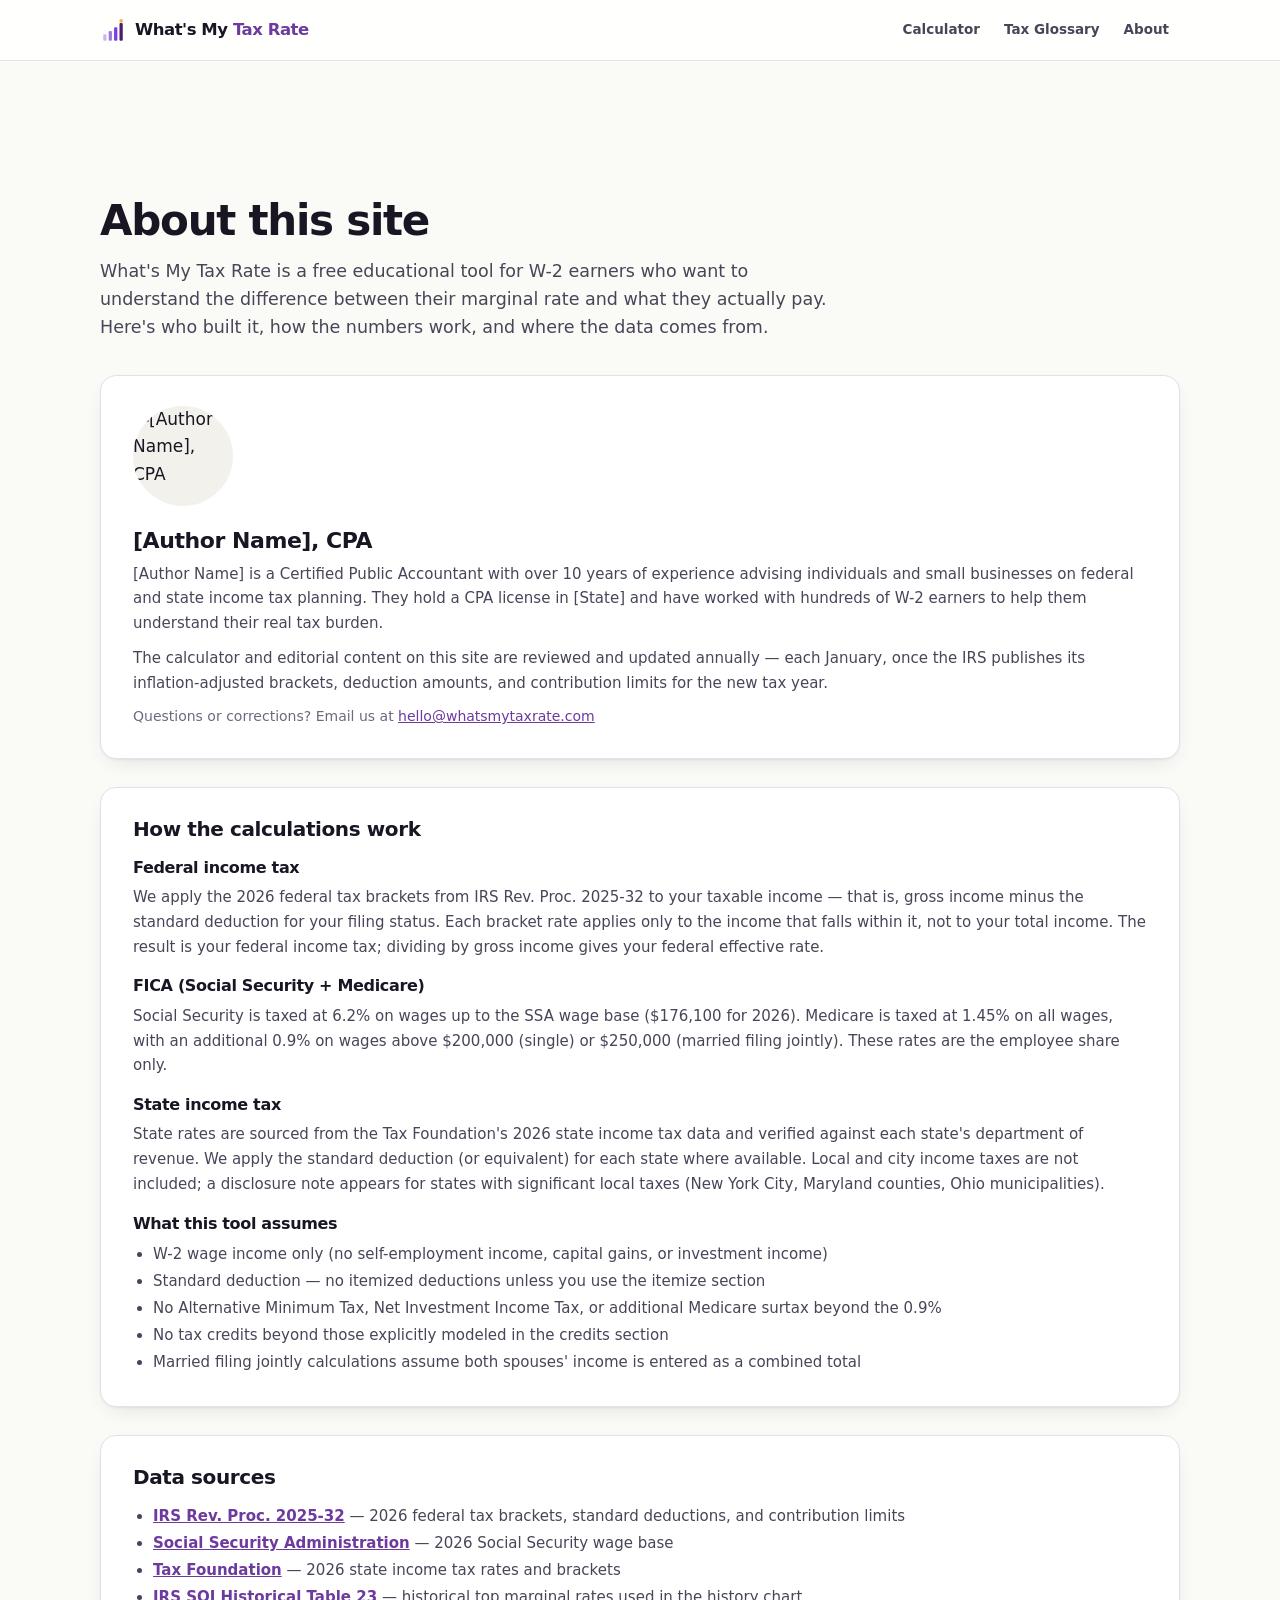
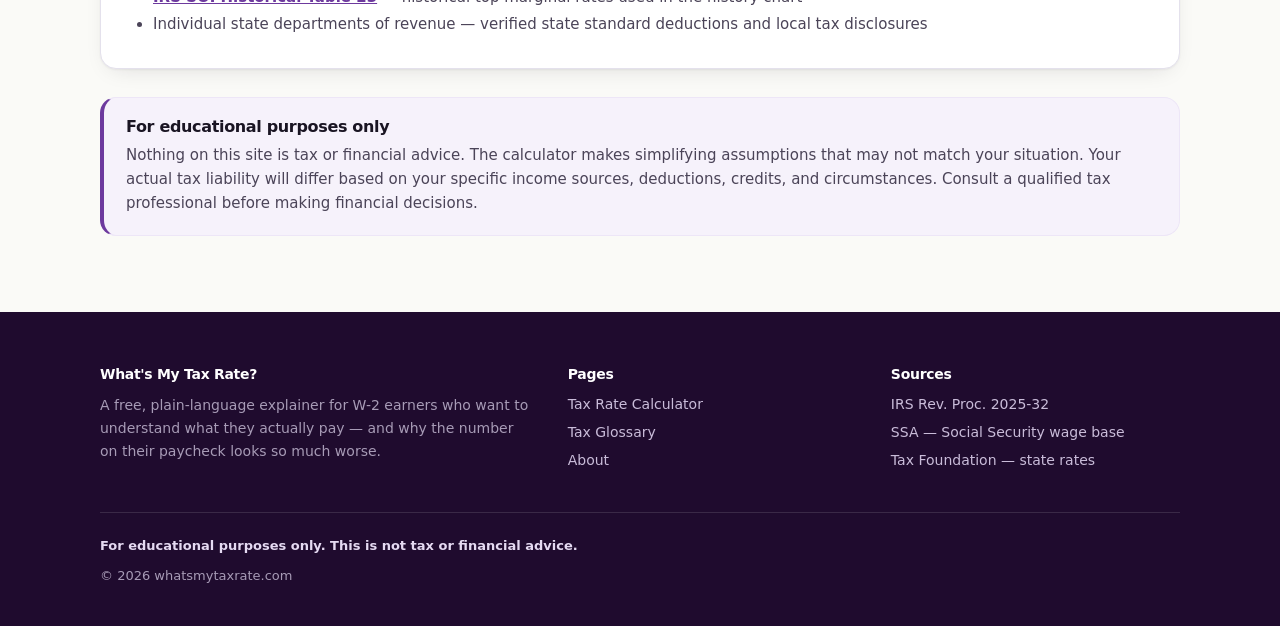
==== about.html @ 0083f9e1 "Add E-E-A-T author bio, JSON-LD schema, and /about page to homepage Add YMYL trust signals: author b" ====
<!DOCTYPE html>
<html lang="en">
<head>
<meta charset="utf-8">
<meta name="viewport" content="width=device-width, initial-scale=1">

<title>About — What's My Tax Rate?</title>
<meta name="description" content="Learn about the tax professionals behind What's My Tax Rate, our methodology for calculating federal and state effective rates, and the IRS sources we rely on.">
<link rel="canonical" href="https://whatsmytaxrate.com/about">

<meta property="og:type" content="website">
<meta property="og:site_name" content="What's My Tax Rate?">
<meta property="og:url" content="https://whatsmytaxrate.com/about">
<meta property="og:title" content="About — What's My Tax Rate?">
<meta property="og:description" content="Learn about the tax professionals behind What's My Tax Rate, our methodology, and the IRS data sources we rely on.">
<meta property="og:image" content="https://whatsmytaxrate.com/og-image.jpg">
<meta name="twitter:card" content="summary_large_image">
<meta name="twitter:title" content="About — What's My Tax Rate?">
<meta name="twitter:description" content="The team, methodology, and sources behind What's My Tax Rate.">
<meta name="twitter:image" content="https://whatsmytaxrate.com/og-image.jpg">
<meta name="theme-color" content="#2E1140">

<script type="application/ld+json">
{
  "@context": "https://schema.org",
  "@type": "AboutPage",
  "name": "About What's My Tax Rate",
  "url": "https://whatsmytaxrate.com/about",
  "description": "Author credentials, tax calculation methodology, and data sources for whatsmytaxrate.com",
  "mainEntity": {
    "@type": "Person",
    "name": "[Author Name]",
    "jobTitle": "Certified Public Accountant",
    "url": "https://whatsmytaxrate.com/about",
    "sameAs": ["https://linkedin.com/in/authorprofile"]
  },
  "publisher": {
    "@type": "Organization",
    "name": "What's My Tax Rate",
    "url": "https://whatsmytaxrate.com"
  }
}
</script>

<script src="ads.js"></script>
<link rel="icon" href="favicon.svg?v=3" type="image/svg+xml">
<link rel="icon" href="favicon.ico?v=3" sizes="any">
<link rel="icon" href="favicon-32.png?v=3" sizes="32x32" type="image/png">
<link rel="apple-touch-icon" href="apple-touch-icon.png?v=3">
<link rel="manifest" href="site.webmanifest">
<link rel="stylesheet" href="styles.css">
</head>
<body>

<header class="topbar">
  <div class="topbar__inner">
    <a class="brand" href="/" aria-label="What's My Tax Rate — home">
      <svg class="brand__mark" viewBox="0 -2 48 48" fill="none" aria-hidden="true">
        <rect x="6"  y="30" width="6" height="12" rx="2" fill="#C9B8EC"/>
        <rect x="16" y="24" width="6" height="18" rx="2" fill="#9B7BD4"/>
        <rect x="26" y="17" width="6" height="25" rx="2" fill="#7C3AED"/>
        <rect x="36" y="9"  width="6" height="33" rx="2" fill="#4A1D6A"/>
        <circle cx="39" cy="5" r="3.4" fill="#F2B347"/>
      </svg>
      <span class="brand__name">What's My <em>Tax Rate</em></span>
    </a>
    <nav class="jump" aria-label="Site navigation">
      <a href="/">Calculator</a>
      <a href="/tax-glossary">Tax Glossary</a>
      <a href="/about" aria-current="page">About</a>
    </nav>
  </div>
</header>

<main id="top" style="padding-top: 60px;">

<section class="section">
  <div class="wrap">
    <div class="section__head">
      <h1 style="font-size: clamp(28px, 4vw, 42px); letter-spacing: -0.03em;">About this site</h1>
      <p class="section__lead">What's My Tax Rate is a free educational tool for W-2 earners who want to understand the difference between their marginal rate and what they actually pay. Here's who built it, how the numbers work, and where the data comes from.</p>
    </div>

    <!-- Author credentials -->
    <div class="card" style="margin-bottom: 28px; padding: 30px 32px;">
      <div style="display: flex; align-items: flex-start; gap: 22px; flex-wrap: wrap;">
        <img src="/images/author-photo.jpg" alt="[Author Name], CPA" width="100" height="100"
             style="border-radius: 50%; object-fit: cover; flex-shrink: 0; background: var(--bg-alt);">
        <div>
          <h2 style="font-size: 22px; letter-spacing: -0.02em; margin-bottom: 8px;">[Author Name], CPA</h2>
          <p style="font-size: 15px; color: var(--ink-2); line-height: 1.65; margin-bottom: 10px;">
            [Author Name] is a Certified Public Accountant with over 10 years of experience advising individuals and small businesses on federal and state income tax planning. They hold a CPA license in [State] and have worked with hundreds of W-2 earners to help them understand their real tax burden.
          </p>
          <p style="font-size: 15px; color: var(--ink-2); line-height: 1.65; margin-bottom: 10px;">
            The calculator and editorial content on this site are reviewed and updated annually — each January, once the IRS publishes its inflation-adjusted brackets, deduction amounts, and contribution limits for the new tax year.
          </p>
          <p style="font-size: 14px; color: var(--ink-3);">
            Questions or corrections? Email us at <a href="mailto:hello@whatsmytaxrate.com">hello@whatsmytaxrate.com</a>
          </p>
        </div>
      </div>
    </div>

    <!-- Methodology -->
    <div class="card" style="margin-bottom: 28px; padding: 30px 32px;">
      <h2 style="font-size: 20px; letter-spacing: -0.02em; margin-bottom: 14px;">How the calculations work</h2>

      <h3 style="font-size: 16px; margin: 18px 0 8px;">Federal income tax</h3>
      <p style="font-size: 15px; color: var(--ink-2); line-height: 1.65; margin-bottom: 12px;">
        We apply the 2026 federal tax brackets from IRS Rev. Proc. 2025-32 to your taxable income — that is, gross income minus the standard deduction for your filing status. Each bracket rate applies only to the income that falls within it, not to your total income. The result is your federal income tax; dividing by gross income gives your federal effective rate.
      </p>

      <h3 style="font-size: 16px; margin: 18px 0 8px;">FICA (Social Security + Medicare)</h3>
      <p style="font-size: 15px; color: var(--ink-2); line-height: 1.65; margin-bottom: 12px;">
        Social Security is taxed at 6.2% on wages up to the SSA wage base ($176,100 for 2026). Medicare is taxed at 1.45% on all wages, with an additional 0.9% on wages above $200,000 (single) or $250,000 (married filing jointly). These rates are the employee share only.
      </p>

      <h3 style="font-size: 16px; margin: 18px 0 8px;">State income tax</h3>
      <p style="font-size: 15px; color: var(--ink-2); line-height: 1.65; margin-bottom: 12px;">
        State rates are sourced from the Tax Foundation's 2026 state income tax data and verified against each state's department of revenue. We apply the standard deduction (or equivalent) for each state where available. Local and city income taxes are not included; a disclosure note appears for states with significant local taxes (New York City, Maryland counties, Ohio municipalities).
      </p>

      <h3 style="font-size: 16px; margin: 18px 0 8px;">What this tool assumes</h3>
      <ul style="font-size: 15px; color: var(--ink-2); line-height: 1.8; padding-left: 20px; margin: 0;">
        <li>W-2 wage income only (no self-employment income, capital gains, or investment income)</li>
        <li>Standard deduction — no itemized deductions unless you use the itemize section</li>
        <li>No Alternative Minimum Tax, Net Investment Income Tax, or additional Medicare surtax beyond the 0.9%</li>
        <li>No tax credits beyond those explicitly modeled in the credits section</li>
        <li>Married filing jointly calculations assume both spouses' income is entered as a combined total</li>
      </ul>
    </div>

    <!-- Data sources -->
    <div class="card" style="margin-bottom: 28px; padding: 30px 32px;">
      <h2 style="font-size: 20px; letter-spacing: -0.02em; margin-bottom: 14px;">Data sources</h2>
      <ul style="font-size: 15px; color: var(--ink-2); line-height: 1.8; padding-left: 20px; margin: 0;">
        <li><a href="https://www.irs.gov/pub/irs-drop/rp-25-32.pdf" rel="noopener"><strong>IRS Rev. Proc. 2025-32</strong></a> — 2026 federal tax brackets, standard deductions, and contribution limits</li>
        <li><a href="https://www.ssa.gov/oact/cola/cbb.html" rel="noopener"><strong>Social Security Administration</strong></a> — 2026 Social Security wage base</li>
        <li><a href="https://taxfoundation.org/data/all/state/state-income-tax-rates/" rel="noopener"><strong>Tax Foundation</strong></a> — 2026 state income tax rates and brackets</li>
        <li><a href="https://www.irs.gov/statistics/soi-tax-stats-historical-table-23" rel="noopener"><strong>IRS SOI Historical Table 23</strong></a> — historical top marginal rates used in the history chart</li>
        <li>Individual state departments of revenue — verified state standard deductions and local tax disclosures</li>
      </ul>
    </div>

    <!-- Disclaimer -->
    <div class="callout">
      <h4>For educational purposes only</h4>
      <p>Nothing on this site is tax or financial advice. The calculator makes simplifying assumptions that may not match your situation. Your actual tax liability will differ based on your specific income sources, deductions, credits, and circumstances. Consult a qualified tax professional before making financial decisions.</p>
    </div>
  </div>
</section>

</main>

<footer class="footer">
  <div class="wrap">
    <div class="footer__grid">
      <div>
        <h4>What's My Tax Rate?</h4>
        <p style="line-height:1.65">A free, plain-language explainer for W-2 earners who want to understand what they actually pay — and why the number on their paycheck looks so much worse.</p>
      </div>
      <div>
        <h4>Pages</h4>
        <ul>
          <li><a href="/">Tax Rate Calculator</a></li>
          <li><a href="/tax-glossary">Tax Glossary</a></li>
          <li><a href="/about">About</a></li>
        </ul>
      </div>
      <div>
        <h4>Sources</h4>
        <ul>
          <li><a href="https://www.irs.gov/pub/irs-drop/rp-25-32.pdf" rel="noopener">IRS Rev. Proc. 2025-32</a></li>
          <li><a href="https://www.ssa.gov/oact/cola/cbb.html" rel="noopener">SSA — Social Security wage base</a></li>
          <li><a href="https://taxfoundation.org/data/all/state/state-income-tax-rates/" rel="noopener">Tax Foundation — state rates</a></li>
        </ul>
      </div>
    </div>
    <div class="footer__legal">
      <p><strong>For educational purposes only. This is not tax or financial advice.</strong></p>
      <p style="margin-top:9px">© 2026 whatsmytaxrate.com</p>
    </div>
  </div>
</footer>

<script src="analytics.js"></script>
<script defer src="/_vercel/insights/script.js"></script>
</body>
</html>
---- styles.css ----
/* ==========================================================================
   What's My Tax Rate — whatsmytaxrate.com
   Dependency-free stylesheet. No build step, no external fonts.
   ========================================================================== */

:root {
  /* Brand */
  --brand-950: #1F0B2E;
  --brand-900: #2E1140;
  --brand-800: #3D1C56;
  --brand-700: #4E2470;
  --brand-600: #6D3A9E;
  --brand-500: #8B5CF6;
  --brand-300: #C4B5FD;
  --brand-100: #EDE6F7;
  --brand-50:  #F6F2FB;

  /* Neutrals */
  --bg:        #FAFAF7;
  --bg-alt:    #F2F1EC;
  --card:      #FFFFFF;
  --ink:       #1A1523;
  --ink-2:     #4B4458;
  --ink-3:     #6E6880;
  --line:      #E4E1EC;
  --line-2:    #D3CFDE;

  /* Semantic */
  --take:      #0F7A57;
  --take-bg:   #E4F5EE;
  --danger:    #C0342B;
  --warn:      #B45309;

  /* Tax-type colors — used consistently across every chart, bar and table */
  --c-federal: #6D3A9E;
  --c-fica:    #2563A8;
  --c-state:   #0E7C86;
  --c-total:   #1A1523;

  /* Bracket ramp — light→dark, all pass AA with the paired text color */
  --br-10: #E9DFF7;
  --br-12: #D2BEF0;
  --br-22: #B292E4;
  --br-24: #8759CC;
  --br-32: #6D3A9E;
  --br-35: #4E2470;
  --br-37: #2E1140;

  --radius:    16px;
  --radius-lg: 26px;
  --shadow:    0 1px 2px rgba(26,21,35,.05), 0 8px 24px -12px rgba(26,21,35,.18);
  --shadow-lg: 0 2px 4px rgba(26,21,35,.05), 0 24px 56px -24px rgba(26,21,35,.30);

  --maxw: 1120px;

  --sans: ui-sans-serif, system-ui, -apple-system, "Segoe UI", Roboto,
          "Helvetica Neue", Arial, sans-serif;
  --mono: ui-monospace, "SF Mono", SFMono-Regular, Menlo, Consolas, monospace;
}

/* --------------------------------------------------------------------------
   Base
   -------------------------------------------------------------------------- */

*, *::before, *::after { box-sizing: border-box; }

html { -webkit-text-size-adjust: 100%; scroll-behavior: smooth; scroll-padding-top: 88px; }
@media (prefers-reduced-motion: reduce) {
  html { scroll-behavior: auto; }
  *, *::before, *::after { animation-duration: .001ms !important; transition-duration: .001ms !important; }
}

body {
  margin: 0;
  background: var(--bg);
  color: var(--ink);
  font-family: var(--sans);
  font-size: 17px;
  line-height: 1.6;
  -webkit-font-smoothing: antialiased;
}

h1, h2, h3, h4 { margin: 0; line-height: 1.15; letter-spacing: -0.021em; font-weight: 800; }
p { margin: 0; }
a { color: var(--brand-600); }

/* FIX #14 — every figure on the page uses lining tabular numerals with tight
   tracking, so digits align in columns and never look letter-spaced. */
.num {
  font-variant-numeric: tabular-nums lining-nums;
  font-feature-settings: "tnum" 1, "lnum" 1;
  letter-spacing: -0.02em;
}

.wrap { max-width: var(--maxw); margin: 0 auto; padding: 0 20px; }

.sr-only {
  position: absolute; width: 1px; height: 1px; padding: 0; margin: -1px;
  overflow: hidden; clip: rect(0 0 0 0); white-space: nowrap; border: 0;
}

:where(a, button, select, input, summary):focus-visible {
  outline: 3px solid var(--brand-500);
  outline-offset: 2px;
  border-radius: 6px;
}

.eyebrow {
  font-size: 12px; font-weight: 800; letter-spacing: .13em;
  text-transform: uppercase; color: var(--ink-3);
}

/* --------------------------------------------------------------------------
   Top bar + jump nav  (FIX #8)
   -------------------------------------------------------------------------- */

.topbar {
  position: sticky; top: 0; z-index: 60;
  background: rgba(255,255,255,.88);
  backdrop-filter: saturate(180%) blur(12px);
  border-bottom: 1px solid var(--line);
}
.topbar__inner {
  max-width: var(--maxw); margin: 0 auto; padding: 0 20px;
  display: flex; align-items: center; gap: 20px; min-height: 60px;
}

/* FIX #5 — one name everywhere: What's My Tax Rate */
.brand { display: flex; align-items: center; gap: 9px; text-decoration: none; color: var(--ink); flex: none; }
.brand__mark { width: 26px; height: 26px; flex: none; }
.brand__name { font-weight: 800; font-size: 16.5px; letter-spacing: -0.028em; white-space: nowrap; }
.brand__name em { font-style: normal; color: var(--brand-600); }

.jump { display: flex; gap: 2px; margin-left: auto; }
.jump a {
  font-size: 13.5px; font-weight: 650; color: var(--ink-2); text-decoration: none;
  padding: 7px 11px; border-radius: 9px; white-space: nowrap;
}
.jump a:hover { background: var(--brand-50); color: var(--brand-700); }

@media (max-width: 900px) { .jump { display: none; } }

/* Sticky mini-result (FIX #6) — slides in once the hero result scrolls away */
/* Fixed, not sticky — a sticky element still reserves its height in the flow,
   which left a white band under the header while the bar was hidden. */
.ministrip {
  position: fixed; top: 60px; left: 0; right: 0; z-index: 55;
  background: var(--brand-900); color: #fff;
  border-bottom: 1px solid var(--brand-700);
  transform: translateY(-102%);
  transition: transform .22s ease;
  visibility: hidden;
}
.ministrip[data-show="1"] { visibility: visible; }
.ministrip[data-show="1"] { transform: translateY(0); }
.ministrip__inner {
  max-width: var(--maxw); margin: 0 auto; padding: 9px 20px;
  display: flex; align-items: center; gap: 18px; flex-wrap: wrap;
}
.ministrip__ctx { font-size: 13px; color: var(--brand-300); font-weight: 600; }
.ministrip__stat { display: flex; align-items: baseline; gap: 7px; }
.ministrip__stat b { font-size: 19px; font-weight: 800; }
.ministrip__stat span { font-size: 11.5px; letter-spacing: .1em; text-transform: uppercase; color: var(--brand-300); font-weight: 700; }
.ministrip .btn-share { margin-left: auto; }
@media (max-width: 700px) {
  .ministrip__ctx { display: none; }
  .ministrip__inner { gap: 12px; }
}

/* --------------------------------------------------------------------------
   Hero
   -------------------------------------------------------------------------- */

.hero {
  background:
    radial-gradient(1100px 480px at 78% -8%, var(--brand-700) 0%, transparent 62%),
    linear-gradient(178deg, var(--brand-900), var(--brand-950));
  color: #fff;
  padding: 60px 0 0;
}
.hero__head { max-width: 720px; }
.hero h1 { font-size: clamp(38px, 6.4vw, 62px); letter-spacing: -0.035em; }
.hero h1 em { font-style: normal; color: var(--brand-300); }
.hero__sub { margin-top: 16px; font-size: clamp(17px, 2vw, 19.5px); color: #D9CFE8; max-width: 62ch; }
.hero__stamp {
  display: inline-flex; align-items: center; gap: 8px; margin-bottom: 20px;
  background: rgba(255,255,255,.10); border: 1px solid rgba(255,255,255,.20);
  padding: 5px 13px; border-radius: 999px;
  font-size: 12.5px; font-weight: 700; letter-spacing: .04em; color: #E5DAF2;
}
.hero__stamp .dot { width: 6px; height: 6px; border-radius: 50%; background: #4ADE80; }

/* --------------------------------------------------------------------------
   Calculator card — inputs AND the answer, side by side (FIX #6)
   -------------------------------------------------------------------------- */

/* The card lives inside the white-on-purple hero, so it must reset the
   inherited colour — otherwise any element without an explicit colour renders
   white on white. */
.calc {
  margin-top: 38px;
  color: var(--ink);
  background: var(--card);
  border-radius: var(--radius-lg);
  box-shadow: var(--shadow-lg);
  overflow: hidden;
  transform: translateY(28px);
}
/* Both tracks are minmax(0,…) so a wide min-content child (the state <select>,
   the big rate figures) can never blow the grid out past the viewport. The
   collapsed single-column rule needs it just as much as the two-column one. */
.calc__grid { display: grid; grid-template-columns: minmax(0,1fr) minmax(0,1.05fr); }
@media (max-width: 940px) { .calc__grid { grid-template-columns: minmax(0,1fr); } }

.calc__inputs { padding: 30px 30px 26px; min-width: 0; }
.calc__result { padding: 30px; background: var(--brand-50); border-left: 1px solid var(--line); min-width: 0; }
@media (max-width: 940px) { .calc__result { border-left: 0; border-top: 1px solid var(--line); } }

.field + .field { margin-top: 22px; }
.field > label, .field > .field__legend {
  display: block; margin-bottom: 9px;
  font-size: 12px; font-weight: 800; letter-spacing: .12em;
  text-transform: uppercase; color: var(--ink-3);
}

/* Income input */
.income {
  display: flex; align-items: center; gap: 4px;
  background: var(--bg-alt);
  border: 2px solid transparent; border-radius: 14px;
  padding: 14px 16px; min-height: 60px;
  transition: border-color .15s, background .15s;
}
.income:focus-within { border-color: var(--brand-500); background: #fff; }
.income__sym { font-size: 27px; font-weight: 700; color: var(--ink-3); }
.income input {
  flex: 1; min-width: 0; min-height: 44px; border: 0; background: transparent; outline: none;
  font-family: var(--sans); font-size: 32px; font-weight: 800; color: var(--ink);
  letter-spacing: -0.03em; font-variant-numeric: tabular-nums lining-nums;
  padding: 0;
}

.chips { display: flex; flex-wrap: wrap; gap: 8px; margin-top: 12px; }
/* FIX #10 — 44px minimum touch target on every control */
.chip {
  min-height: 44px; padding: 0 15px;
  border: 1.5px solid var(--line-2); background: #fff; color: var(--ink-2);
  border-radius: 12px; cursor: pointer;
  font-family: var(--sans); font-size: 14px; font-weight: 700;
  font-variant-numeric: tabular-nums; letter-spacing: -0.01em;
  transition: .13s;
}
.chip:hover { border-color: var(--brand-500); color: var(--brand-700); }
.chip[aria-pressed="true"] { background: var(--brand-600); border-color: var(--brand-600); color: #fff; }

/* Filing status */
.segs { display: grid; grid-template-columns: 1fr 1fr; gap: 8px; }
.seg {
  min-height: 44px; padding: 0 12px;
  border: 1.5px solid var(--line-2); background: #fff; color: var(--ink-2);
  border-radius: 12px; cursor: pointer;
  font-family: var(--sans); font-size: 14.5px; font-weight: 650;
  transition: .13s;
}
.seg:hover { border-color: var(--brand-500); color: var(--brand-700); }
.seg[aria-checked="true"] { background: var(--brand-600); border-color: var(--brand-600); color: #fff; font-weight: 750; }
fieldset.field { border: 0; padding: 0; margin: 22px 0 0; }

/* State select */
.selectwrap { position: relative; }
.selectwrap svg { position: absolute; right: 14px; top: 50%; transform: translateY(-50%); pointer-events: none; color: var(--ink-3); }
.selectwrap select {
  width: 100%; min-width: 0; min-height: 48px; appearance: none;
  background: var(--bg-alt); border: 2px solid transparent; border-radius: 14px;
  padding: 0 40px 0 15px;
  font-family: var(--sans); font-size: 16px; font-weight: 650; color: var(--ink);
  cursor: pointer; transition: .15s;
}
.selectwrap select:focus { border-color: var(--brand-500); background: #fff; outline: none; }

.localnote {
  margin-top: 9px; font-size: 12.5px; line-height: 1.45; color: var(--warn);
  display: flex; gap: 6px; align-items: flex-start;
}
.localnote svg { flex: none; margin-top: 2px; }

/* ---- The headline pairing (FIX #1) ------------------------------------- */

.pair { display: grid; grid-template-columns: 1fr auto 1fr; align-items: center; gap: 12px; }
.pair__cell { text-align: center; }
.pair__label {
  font-size: 11px; font-weight: 800; letter-spacing: .1em; text-transform: uppercase;
  color: var(--ink-3); display: block; min-height: 28px;
}
.pair__val {
  display: block; font-size: clamp(38px, 6vw, 52px); font-weight: 800;
  letter-spacing: -0.04em; line-height: 1; color: var(--brand-700);
}
.pair__val--eff { color: var(--take); }
.pair__arrow { color: var(--brand-300); }
.pair__foot { margin-top: 5px; font-size: 12.5px; color: var(--ink-3); font-weight: 600; }

.gapnote {
  margin-top: 18px; padding: 13px 15px;
  background: #fff; border: 1px solid var(--line); border-left: 4px solid var(--brand-600);
  border-radius: 12px; font-size: 14.5px; line-height: 1.5; color: var(--ink-2);
}
.gapnote b { color: var(--ink); }

/* All-in secondary row */
.allin {
  margin-top: 16px; padding-top: 16px; border-top: 1px solid var(--line-2);
  display: flex; align-items: baseline; justify-content: space-between; gap: 12px; flex-wrap: wrap;
}
.allin__l { font-size: 13.5px; color: var(--ink-2); font-weight: 650; }
.allin__v { font-size: 23px; font-weight: 800; letter-spacing: -0.03em; color: var(--ink); }

/* Take-home split bar */
.splitbar { margin-top: 16px; }
.splitbar__track { display: flex; height: 26px; border-radius: 8px; overflow: hidden; background: var(--bg-alt); }
.splitbar__seg { transition: width .35s ease; }
.splitbar__key { display: flex; flex-wrap: wrap; gap: 14px; margin-top: 9px; font-size: 12.5px; color: var(--ink-2); font-weight: 600; }
.splitbar__key i { width: 9px; height: 9px; border-radius: 2px; display: inline-block; margin-right: 5px; }

/* ---- "What if I earn $1,000 more?" (FIX #13) --------------------------- */

.raise {
  border-top: 1px solid var(--line); background: var(--card);
  padding: 22px 30px 26px;
}
.raise__top { display: flex; align-items: center; gap: 12px; flex-wrap: wrap; margin-bottom: 14px; }
.raise__q { font-size: 17px; font-weight: 800; letter-spacing: -0.02em; }
.raise__amts { display: flex; gap: 6px; margin-left: auto; }
.raise__amt {
  min-height: 44px; padding: 0 14px; border-radius: 10px; cursor: pointer;
  border: 1.5px solid var(--line-2); background: #fff; color: var(--ink-2);
  font-family: var(--sans); font-size: 13px; font-weight: 700; font-variant-numeric: tabular-nums;
}
.raise__amt[aria-pressed="true"] { background: var(--brand-600); border-color: var(--brand-600); color: #fff; }
.raise__flow { display: grid; grid-template-columns: 1fr auto 1fr auto 1fr; gap: 10px; align-items: center; }
@media (max-width: 760px) { .raise__flow { grid-template-columns: 1fr; } .raise__flow .raise__op { display: none; } }
.raise__box { text-align: center; padding: 13px 10px; border-radius: 12px; background: var(--bg-alt); }
.raise__box--keep { background: var(--take-bg); }
.raise__box b { display: block; font-size: 24px; font-weight: 800; letter-spacing: -0.03em; }
.raise__box--keep b { color: var(--take); }
.raise__box span { display: block; margin-top: 2px; font-size: 12px; color: var(--ink-3); font-weight: 650; }
.raise__op { font-size: 20px; color: var(--ink-3); font-weight: 700; }
.raise__verdict { margin-top: 13px; font-size: 14.5px; color: var(--ink-2); line-height: 1.5; }
.raise__verdict b { color: var(--ink); }

/* --------------------------------------------------------------------------
   Sections
   -------------------------------------------------------------------------- */

/* FIX (rhythm) — alternating tints so sections don't read as one slab */
.section { padding: 76px 0; }
.section--tint { background: var(--bg-alt); }
.section--ink { background: var(--brand-950); color: #fff; }
.section--ink .section__lead { color: #C9BCD9; }
.section--ink h2 { color: #fff; }

.section__head { max-width: 68ch; margin-bottom: 34px; }
.section__head h2 { font-size: clamp(26px, 3.6vw, 36px); letter-spacing: -0.03em; }
.section__lead { margin-top: 12px; font-size: 17.5px; color: var(--ink-2); line-height: 1.6; }

.card {
  background: var(--card); border: 1px solid var(--line);
  border-radius: var(--radius); box-shadow: var(--shadow); padding: 26px;
}
.section--ink .card { background: rgba(255,255,255,.055); border-color: rgba(255,255,255,.13); box-shadow: none; }

/* Breakdown row (FIX #18 — stacks cleanly) */
.breakdown { display: grid; grid-template-columns: repeat(5, 1fr); gap: 14px; }
@media (max-width: 1000px) { .breakdown { grid-template-columns: repeat(2, 1fr); } }
@media (max-width: 520px)  { .breakdown { grid-template-columns: 1fr; } }

.bd {
  background: var(--card); border: 1px solid var(--line); border-radius: var(--radius);
  padding: 20px; border-top: 3px solid var(--line);
}
.bd--federal { border-top-color: var(--c-federal); }
.bd--fica    { border-top-color: var(--c-fica); }
.bd--state   { border-top-color: var(--c-state); }
.bd--total   { border-top-color: var(--c-total); background: var(--ink); color: #fff; border-color: var(--ink); }
.bd--take    { border-top-color: var(--take); background: var(--take-bg); border-color: #BFE6D6; }
.bd__name { font-size: 13.5px; font-weight: 750; letter-spacing: -0.01em; }
.bd--total .bd__name { color: #fff; }
.bd__sub { font-size: 12px; color: var(--ink-3); margin-top: 2px; }
.bd--total .bd__sub { color: #B9B2C6; }
.bd__amt { margin-top: 14px; font-size: 27px; font-weight: 800; letter-spacing: -0.035em; }
.bd--take .bd__amt { color: var(--take); }
.bd__pct { margin-top: 3px; font-size: 12.5px; color: var(--ink-3); font-weight: 650; }
.bd--total .bd__pct { color: #B9B2C6; }

/* Bracket table + proportional fill bar (FIX #15) */
.fill { margin-bottom: 24px; }
.fill__track { display: flex; height: 46px; border-radius: 11px; overflow: hidden; border: 1px solid var(--line-2); }
.fill__seg {
  display: flex; align-items: center; justify-content: center;
  font-size: 12.5px; font-weight: 800; font-variant-numeric: tabular-nums;
  transition: width .35s ease; min-width: 0; overflow: hidden; white-space: nowrap;
}
.fill__scale { display: flex; justify-content: space-between; margin-top: 7px; font-size: 12px; color: var(--ink-3); font-weight: 650; font-variant-numeric: tabular-nums; }
.fill__cap { margin-top: 9px; font-size: 13.5px; color: var(--ink-2); }

.tablewrap { overflow-x: auto; -webkit-overflow-scrolling: touch; }
table.brk { width: 100%; border-collapse: collapse; font-size: 15px; min-width: 520px; }
table.brk th {
  text-align: left; padding: 10px 12px; border-bottom: 2px solid var(--line-2);
  font-size: 11.5px; font-weight: 800; letter-spacing: .09em; text-transform: uppercase; color: var(--ink-3);
}
table.brk td { padding: 12px; border-bottom: 1px solid var(--line); font-variant-numeric: tabular-nums lining-nums; }
table.brk th.r, table.brk td.r { text-align: right; }
table.brk tr.is-empty td { color: var(--ink-3); }
table.brk tfoot td { font-weight: 800; border-bottom: 0; border-top: 2px solid var(--ink); font-size: 16px; }
.swatch { width: 11px; height: 11px; border-radius: 3px; display: inline-block; margin-right: 8px; vertical-align: baseline; }
.brk__here {
  display: inline-block; margin-left: 8px; padding: 2px 8px; border-radius: 999px;
  background: var(--brand-100); color: var(--brand-700);
  font-size: 10.5px; font-weight: 800; letter-spacing: .06em; text-transform: uppercase;
}

/* --------------------------------------------------------------------------
   Charts
   -------------------------------------------------------------------------- */

.chartgrid { display: grid; grid-template-columns: 1fr 1fr; gap: 24px; }
@media (max-width: 940px) { .chartgrid { grid-template-columns: 1fr; } }

.chart { width: 100%; height: auto; display: block; overflow: visible; }

/* FIX #3 — every chart carries an explicit legend and a cited source */
.legend { display: flex; flex-wrap: wrap; gap: 16px; margin: 4px 0 16px; }
.legend__item { display: flex; align-items: center; gap: 8px; font-size: 13px; font-weight: 650; color: var(--ink-2); }
.section--ink .legend__item { color: #D3C8E0; }
.legend__key { width: 22px; height: 3px; border-radius: 2px; flex: none; }
.legend__key--dash {
  height: 0; border-top: 3px dashed currentColor; border-radius: 0;
}
.source { margin-top: 14px; font-size: 12.5px; color: var(--ink-3); line-height: 1.5; }
.section--ink .source { color: #9C90AC; }
.source a { color: inherit; }

/* --------------------------------------------------------------------------
   Should you itemize?
   -------------------------------------------------------------------------- */

.itemize { display: grid; grid-template-columns: minmax(0, 0.9fr) minmax(0, 1.1fr); gap: 24px; align-items: start; }
@media (max-width: 900px) { .itemize { grid-template-columns: 1fr; } }

.itemize__inputs { background: var(--card); border: 1px solid var(--line); border-radius: var(--radius); box-shadow: var(--shadow); padding: 22px 24px; }
.itemize__prefill { font-size: 13.5px; line-height: 1.55; color: var(--ink-2); margin-bottom: 16px; }
.itemize__field + .itemize__field { margin-top: 14px; }
.itemize__field > label { display: block; font-size: 12px; font-weight: 800; letter-spacing: .1em; text-transform: uppercase; color: var(--ink-3); margin-bottom: 7px; }
.itemize__hint { font-weight: 700; letter-spacing: 0; text-transform: none; color: var(--ink-3); background: var(--bg-alt); padding: 1px 6px; border-radius: 6px; }
.minput { display: flex; align-items: center; gap: 4px; background: var(--bg-alt); border: 2px solid transparent; border-radius: 12px; padding: 10px 14px; transition: .15s; }
.minput:focus-within { border-color: var(--brand-500); background: #fff; }
.minput span { font-size: 18px; font-weight: 700; color: var(--ink-3); }
.minput input { flex: 1; min-width: 0; min-height: 28px; border: 0; background: transparent; outline: none; font-family: var(--sans); font-size: 20px; font-weight: 700; color: var(--ink); letter-spacing: -0.02em; font-variant-numeric: tabular-nums lining-nums; padding: 0; }

.itemize__result { background: var(--brand-950); color: #fff; border-radius: var(--radius); padding: 24px; }
.itemize__verdict { font-size: 15.5px; line-height: 1.55; color: #D9CFE8; padding-bottom: 18px; border-bottom: 1px solid rgba(255,255,255,.14); }
.itemize__verdict b { color: #fff; }
.itemize__badge { display: inline-block; margin-right: 6px; padding: 3px 10px; border-radius: 999px; background: rgba(255,255,255,.14); color: #fff; font-size: 12px; font-weight: 800; letter-spacing: .04em; }
.itemize__badge--go { background: var(--take); color: #06281B; }

.itemize__vs { display: grid; grid-template-columns: 1fr 1fr; gap: 14px; margin: 18px 0 16px; }
.itemize__col { text-align: center; padding: 14px 10px; border-radius: 12px; background: rgba(255,255,255,.06); border: 1px solid transparent; }
.itemize__col--win { background: rgba(74,222,128,.13); border-color: rgba(74,222,128,.4); }
.itemize__col .eyebrow { color: #9C90AC; display: block; margin-bottom: 5px; }
.itemize__col b { font-size: 27px; font-weight: 800; letter-spacing: -0.03em; display: block; }
.itemize__col--win b { color: #4ADE80; }
.itemize__sub { font-size: 11.5px; color: #9C90AC; }

.itemize__ledger { list-style: none; padding: 0; margin: 0; }
.itemize__ledger li { display: flex; justify-content: space-between; gap: 12px; padding: 7px 0; font-size: 13.5px; color: #C9BCD9; border-bottom: 1px solid rgba(255,255,255,.08); }
.itemize__ledger li b { color: #fff; }
.itemize__note { margin-top: 14px; font-size: 12.5px; line-height: 1.55; color: #9C90AC; }
.itemize__note b { color: #C4B5FD; }

/* --------------------------------------------------------------------------
   Glossary page
   -------------------------------------------------------------------------- */

.gloss-hero { background: linear-gradient(178deg, var(--brand-900), var(--brand-950)); color: #fff; padding: 54px 0 44px; }
.gloss-hero h1 { font-size: clamp(30px, 5vw, 48px); letter-spacing: -0.035em; max-width: 20ch; }
.gloss-hero p { margin-top: 16px; font-size: clamp(16px, 2vw, 19px); color: #D9CFE8; max-width: 66ch; line-height: 1.6; }
.gloss-hero .btn { margin-top: 24px; }

.az { display: flex; flex-wrap: wrap; gap: 6px; padding: 22px 0; border-bottom: 1px solid var(--line); position: sticky; top: 60px; background: rgba(250,250,247,.92); backdrop-filter: saturate(180%) blur(8px); z-index: 40; }
.az a { display: inline-flex; align-items: center; justify-content: center; min-width: 34px; min-height: 34px; padding: 0 6px; border-radius: 9px; font-size: 13px; font-weight: 800; color: var(--brand-700); text-decoration: none; background: var(--brand-50); }
.az a:hover { background: var(--brand-600); color: #fff; }

.gloss { padding: 40px 0 20px; }
.gloss__group { margin-bottom: 34px; scroll-margin-top: 120px; }
.gloss__letter { font-size: 13px; font-weight: 800; letter-spacing: .18em; color: var(--brand-500); border-bottom: 2px solid var(--line-2); padding-bottom: 8px; margin-bottom: 18px; }
.term { padding: 20px 0; border-bottom: 1px solid var(--line); scroll-margin-top: 120px; }
.term:last-child { border-bottom: 0; }
.term h3 { font-size: 20px; letter-spacing: -0.02em; margin-bottom: 8px; }
.term__abbr { font-size: 14px; font-weight: 650; color: var(--ink-3); }
.term p { font-size: 16px; line-height: 1.65; color: var(--ink-2); max-width: 74ch; }
.term__link { display: inline-block; margin-top: 10px; font-size: 14.5px; font-weight: 750; color: var(--brand-600); text-decoration: none; }
.term__link:hover { text-decoration: underline; }
.term__src { margin-top: 10px; font-size: 12.5px; color: var(--ink-3); }
.term__src a { color: var(--ink-3); }

.gloss-sources { background: var(--bg-alt); border: 1px solid var(--line); border-radius: var(--radius); padding: 26px 28px; margin: 20px 0 10px; }
.gloss-sources h2 { font-size: 22px; letter-spacing: -0.02em; margin-bottom: 12px; }
.gloss-sources p { font-size: 15px; line-height: 1.6; color: var(--ink-2); margin-bottom: 12px; max-width: 76ch; }
.gloss-sources li { font-size: 15px; line-height: 1.6; color: var(--ink-2); margin-bottom: 8px; }

/* --------------------------------------------------------------------------
   Retirement / Social Security
   -------------------------------------------------------------------------- */

.ret { display: grid; grid-template-columns: minmax(0, 0.85fr) minmax(0, 1.15fr); gap: 24px; align-items: start; margin-bottom: 34px; }
@media (max-width: 900px) { .ret { grid-template-columns: 1fr; } }

.ret__inputs { background: var(--card); border: 1px solid var(--line); border-radius: var(--radius); box-shadow: var(--shadow); padding: 22px 24px; }
.ret__hint { font-size: 13px; line-height: 1.55; color: var(--ink-3); margin-top: 14px; }
.ret__hint b { color: var(--ink-2); }

.ret__result { background: var(--brand-950); color: #fff; border-radius: var(--radius); padding: 26px; }
.ret__headline .eyebrow { color: #9C90AC; display: block; margin-bottom: 8px; }
.ret__big { display: flex; align-items: baseline; gap: 12px; flex-wrap: wrap; }
.ret__big b { font-size: 44px; font-weight: 800; letter-spacing: -0.04em; line-height: 1; }
.ret__big span { font-size: 14px; color: #9C90AC; font-weight: 650; }
.ret__tier { margin-top: 16px; font-size: 14.5px; line-height: 1.6; color: #D9CFE8; }
.ret__tier b { color: #fff; }
.ret__badge { display: inline-block; margin-right: 6px; padding: 3px 10px; border-radius: 999px; background: rgba(255,255,255,.14); color: #fff; font-size: 12px; font-weight: 800; letter-spacing: .04em; }
.ret__badge--go { background: var(--take); color: #06281B; }
.ret__torpedo { margin-top: 16px; padding: 13px 15px; border-radius: 12px; background: rgba(240,178,122,.13); border-left: 3px solid #F0B27A; font-size: 13.5px; line-height: 1.55; color: #EEDFce; }
.ret__torpedo b { color: #fff; }

.ret__stateshead { font-size: clamp(20px, 2.4vw, 24px); letter-spacing: -0.02em; margin-bottom: 8px; }
.ret__statessub { font-size: 16px; line-height: 1.55; color: var(--ink-2); max-width: 70ch; margin-bottom: 22px; }
.ret__grid { display: grid; grid-template-columns: repeat(4, 1fr); gap: 12px; }
@media (max-width: 900px) { .ret__grid { grid-template-columns: repeat(2, 1fr); } }
@media (max-width: 520px) { .ret__grid { grid-template-columns: 1fr; } }
.retst { padding: 14px 16px; border-radius: 12px; border: 1px solid var(--line); background: var(--card); border-left: 3px solid var(--take); }
.retst--tax { border-left-color: #E0894B; background: #FDF6EF; }
.retst__top { display: flex; align-items: center; justify-content: space-between; gap: 8px; margin-bottom: 6px; }
.retst__top b { font-size: 14.5px; font-weight: 750; }
.retst__badge { font-size: 10px; font-weight: 800; letter-spacing: .04em; text-transform: uppercase; padding: 2px 7px; border-radius: 999px; background: var(--take-bg); color: var(--take); white-space: nowrap; }
.retst--tax .retst__badge { background: #F7E3D0; color: #A85A22; }
.retst__note { font-size: 12px; line-height: 1.45; color: var(--ink-3); }

/* --------------------------------------------------------------------------
   Puerto Rico / Act 60
   -------------------------------------------------------------------------- */

.prcard { border-left: 4px solid var(--c-state); }
.prcard__h { font-size: 20px; letter-spacing: -0.02em; margin-bottom: 8px; }
.prcard__p { font-size: 15.5px; line-height: 1.6; color: var(--ink-2); }

.a60grid { display: grid; grid-template-columns: repeat(3, 1fr); gap: 18px; margin-bottom: 22px; }
@media (max-width: 820px) { .a60grid { grid-template-columns: 1fr; } }
.a60card { background: var(--card); border: 1px solid var(--line); border-radius: var(--radius); padding: 22px; border-top: 3px solid var(--ink-3); }
.a60card--good { border-top-color: var(--take); }
.a60card__tag { font-size: 11px; font-weight: 800; letter-spacing: .1em; text-transform: uppercase; color: var(--ink-3); }
.a60card__rate { font-size: 40px; font-weight: 800; letter-spacing: -0.04em; line-height: 1; margin: 8px 0 12px; color: var(--ink); }
.a60card--good .a60card__rate { color: var(--take); }
.a60card__p { font-size: 14px; line-height: 1.6; color: var(--ink-2); }

.a60two { display: grid; grid-template-columns: 1fr 1fr; gap: 18px; margin-top: 22px; }
@media (max-width: 820px) { .a60two { grid-template-columns: 1fr; } }
.a60two .callout { margin-top: 0; }

/* --------------------------------------------------------------------------
   Withholding + bonus explainers
   -------------------------------------------------------------------------- */

.compare { display: grid; grid-template-columns: 1fr 1fr; gap: 20px; }
@media (max-width: 820px) { .compare { grid-template-columns: 1fr; } }

.cmp { padding: 24px; border-radius: var(--radius); border: 1px solid var(--line); background: var(--card); }
.cmp--myth { background: #FDF3F2; border-color: #F3D6D2; }
.cmp--real { background: var(--take-bg); border-color: #BFE6D6; }
.cmp__tag {
  display: inline-flex; align-items: center; gap: 6px; margin-bottom: 12px;
  font-size: 11px; font-weight: 800; letter-spacing: .1em; text-transform: uppercase;
}
.cmp--myth .cmp__tag { color: var(--danger); }
.cmp--real .cmp__tag { color: var(--take); }
.cmp__big { font-size: 40px; font-weight: 800; letter-spacing: -0.04em; line-height: 1; }
.cmp--myth .cmp__big { color: var(--danger); }
.cmp--real .cmp__big { color: var(--take); }
.cmp__cap { margin-top: 8px; font-size: 14.5px; color: var(--ink-2); line-height: 1.55; }

/* Bonus: two withholding methods against the truth */
.bonusbar { display: flex; align-items: center; gap: 16px; flex-wrap: wrap; margin-bottom: 20px; }
.bonusbar__label { font-size: 12px; font-weight: 800; letter-spacing: .12em; text-transform: uppercase; color: var(--ink-3); }
.bonusbar .chips { margin-top: 0; }

.bonus__intro { font-size: 15.5px; color: var(--ink-2); line-height: 1.6; margin-bottom: 22px; }

.bonus3 { display: grid; grid-template-columns: repeat(3, minmax(0, 1fr)); gap: 22px; }
@media (max-width: 900px) { .bonus3 { grid-template-columns: 1fr; gap: 26px; } }

.bonus3__col { padding: 18px; border-radius: var(--radius); background: var(--bg-alt); border: 1px solid var(--line); }
/* The truth column is the one to land on, so it gets the affirmative colour. */
.bonus3__col--truth { background: var(--take-bg); border-color: #BFE6D6; }
.bonus3__col .eyebrow { display: block; margin-bottom: 8px; }
.bonus3__col--truth .eyebrow { color: var(--take); }
.bonus3__desc { font-size: 13.5px; line-height: 1.5; color: var(--ink-2); min-height: 60px; }
@media (max-width: 900px) { .bonus3__desc { min-height: 0; } }
.bonus3 .ledger { margin-top: 12px; }
.bonus3 .ledger__row { font-size: 13.5px; }

.ledger { margin-top: 18px; border-top: 1px solid rgba(0,0,0,.09); }
.ledger__row { display: flex; justify-content: space-between; gap: 12px; padding: 9px 0; font-size: 14.5px; border-bottom: 1px solid rgba(0,0,0,.06); }
.ledger__row b { font-variant-numeric: tabular-nums; }
.ledger__row--sum { font-weight: 800; border-bottom: 0; }

.callout {
  margin-top: 24px; padding: 20px 22px; border-radius: var(--radius);
  background: var(--brand-50); border: 1px solid var(--brand-100); border-left: 4px solid var(--brand-600);
}
.callout h4 { font-size: 16px; margin-bottom: 7px; }
.callout p { font-size: 15px; color: var(--ink-2); line-height: 1.6; }
.section--ink .callout { background: rgba(255,255,255,.06); border-color: rgba(255,255,255,.14); border-left-color: var(--brand-300); }
.section--ink .callout p { color: #C9BCD9; }

/* Deduction vs credit visual (FIX #12) */
.dcbars { display: grid; grid-template-columns: 1fr 1fr; gap: 20px; margin-top: 6px; }
@media (max-width: 700px) { .dcbars { grid-template-columns: 1fr; } }
.dcbar { padding: 20px; border-radius: var(--radius); border: 1px solid var(--line); background: var(--card); }
.dcbar__h { font-size: 15px; font-weight: 800; margin-bottom: 4px; }
.dcbar__s { font-size: 13px; color: var(--ink-3); margin-bottom: 16px; }
.dcbar__track { height: 34px; border-radius: 9px; background: var(--bg-alt); overflow: hidden; }
.dcbar__f { height: 100%; display: flex; align-items: center; padding-left: 12px; color: #fff; font-weight: 800; font-size: 14px; font-variant-numeric: tabular-nums; transition: width .35s ease; }
.dcbar__f--ded { background: var(--brand-600); }
.dcbar__f--cred { background: var(--take); }
.dcbar__note { margin-top: 11px; font-size: 13.5px; color: var(--ink-2); line-height: 1.5; }

/* --------------------------------------------------------------------------
   Interactive shelter panel
   -------------------------------------------------------------------------- */

.shelter { display: grid; grid-template-columns: minmax(0, 1.15fr) minmax(0, 1fr); gap: 24px; align-items: start; }
@media (max-width: 940px) { .shelter { grid-template-columns: minmax(0, 1fr); } }

.shelter__controls {
  background: var(--card); border: 1px solid var(--line);
  border-radius: var(--radius); box-shadow: var(--shadow); padding: 8px 24px 20px;
}

.sh { padding: 18px 0; border-bottom: 1px solid var(--line); }
.sh:last-child { border-bottom: 0; }
.sh__top { display: flex; align-items: baseline; gap: 12px; margin-bottom: 4px; }
.sh__name { font-size: 15.5px; font-weight: 750; letter-spacing: -0.015em; }
.sh__val {
  margin-left: auto; font-size: 19px; font-weight: 800; letter-spacing: -0.03em;
  font-variant-numeric: tabular-nums lining-nums; color: var(--brand-700);
}
.sh__fica {
  display: inline-block; padding: 2px 8px; border-radius: 999px;
  font-size: 10px; font-weight: 800; letter-spacing: .06em; text-transform: uppercase;
  background: var(--take-bg); color: var(--take);
}
.sh__blurb { font-size: 13px; color: var(--ink-3); line-height: 1.5; margin-bottom: 12px; }

/* HSA self-only / family coverage toggle */
.sh__cov { display: inline-flex; gap: 4px; margin: 0 0 14px; padding: 3px; background: var(--bg-alt); border-radius: 10px; }
.sh__cov[hidden] { display: none; }   /* beats the display:inline-flex above */

/* Global age-band control at the top of the shelter panel */
.sh__age {
  display: flex; align-items: center; gap: 12px; flex-wrap: wrap;
  padding: 4px 0 16px; margin-bottom: 6px; border-bottom: 1px solid var(--line);
}
.sh__age .sh__cov { margin: 0; }
.sh__agelabel { font-size: 12px; font-weight: 800; letter-spacing: .1em; text-transform: uppercase; color: var(--ink-3); }
.sh__covbtn {
  min-height: 32px; padding: 0 13px; border: 0; border-radius: 8px; cursor: pointer;
  background: transparent; color: var(--ink-2);
  font-family: var(--sans); font-size: 12.5px; font-weight: 700;
  transition: .13s;
}
.sh__covbtn[aria-pressed="true"] { background: #fff; color: var(--brand-700); box-shadow: 0 1px 2px rgba(26,21,35,.12); }
.sh__covbtn:hover:not([aria-pressed="true"]) { color: var(--brand-700); }

/* Range input — styled consistently across engines, 44px hit area */
.sh__slider { width: 100%; height: 44px; margin: 0; background: transparent; -webkit-appearance: none; appearance: none; cursor: pointer; display: block; }
.sh__slider:focus { outline: none; }
.sh__slider:focus-visible { outline: 3px solid var(--brand-500); outline-offset: 4px; border-radius: 8px; }
.sh__slider::-webkit-slider-runnable-track { height: 8px; border-radius: 999px; background: var(--bg-alt); }
.sh__slider::-moz-range-track { height: 8px; border-radius: 999px; background: var(--bg-alt); }
.sh__slider::-webkit-slider-thumb {
  -webkit-appearance: none; appearance: none; width: 24px; height: 24px; margin-top: -8px;
  border-radius: 50%; background: var(--brand-600); border: 3px solid #fff;
  box-shadow: 0 1px 4px rgba(26,21,35,.3);
}
.sh__slider::-moz-range-thumb {
  width: 24px; height: 24px; border-radius: 50%; background: var(--brand-600);
  border: 3px solid #fff; box-shadow: 0 1px 4px rgba(26,21,35,.3);
}
.sh__scale {
  display: flex; justify-content: space-between; font-size: 11.5px; color: var(--ink-3);
  font-weight: 650; font-variant-numeric: tabular-nums; margin-top: -2px;
}
.sh__saves { font-size: 12.5px; color: var(--take); font-weight: 700; font-variant-numeric: tabular-nums; }

/* Result panel — sticks alongside the sliders on wide screens */
.shelter__result {
  background: var(--brand-950); color: #fff;
  border-radius: var(--radius); padding: 26px;
  position: sticky; top: 84px;
}
@media (max-width: 940px) { .shelter__result { position: static; } }

.shelter__headline { text-align: center; padding-bottom: 18px; border-bottom: 1px solid rgba(255,255,255,.14); }
.shelter__headline .eyebrow { color: #9C90AC; display: block; margin-bottom: 6px; }
.shelter__big { font-size: 44px; font-weight: 800; letter-spacing: -0.04em; line-height: 1; display: block; }

.shelter__flow { padding: 16px 0 4px; }
.shelter__row { display: flex; justify-content: space-between; align-items: baseline; gap: 14px; padding: 8px 0; font-size: 14.5px; color: #C9BCD9; }
.shelter__row b { font-size: 19px; font-weight: 800; letter-spacing: -0.03em; color: #fff; }
.shelter__row--rule { margin-top: 8px; padding-top: 14px; border-top: 1px solid rgba(255,255,255,.14); }
.shelter__good { color: #4ADE80 !important; }

.shelter__verdict {
  margin-top: 14px; padding: 13px 15px; border-radius: 12px;
  background: rgba(255,255,255,.07); border-left: 3px solid var(--brand-300);
  font-size: 14px; line-height: 1.55; color: #D9CFE8;
}
.shelter__verdict b { color: #fff; }

.shelter__compare { display: grid; grid-template-columns: 1fr auto 1fr; gap: 12px; align-items: center; margin-top: 18px; }
.shelter__col { text-align: center; }
.shelter__col .eyebrow { color: #9C90AC; display: block; margin-bottom: 4px; }
.shelter__col b { font-size: 27px; font-weight: 800; letter-spacing: -0.03em; display: block; }
.shelter__col--after b { color: #4ADE80; }
.shelter__sub { font-size: 11.5px; color: #9C90AC; }
.shelter__arrow { color: var(--brand-300); font-size: 20px; }

.shelter__actions { display: flex; gap: 9px; margin-top: 20px; flex-wrap: wrap; }
.shelter__actions .btn { flex: 1; min-width: 140px; }
.shelter__actions .btn--outline { background: transparent; color: #fff; border-color: rgba(255,255,255,.3); }
.shelter__actions .btn--outline:hover { background: rgba(255,255,255,.1); color: #fff; border-color: rgba(255,255,255,.5); }

.shelter__fine { margin-top: 16px; font-size: 12.5px; line-height: 1.55; color: #9C90AC; }

/* --------------------------------------------------------------------------
   Deduction / credit cards
   -------------------------------------------------------------------------- */

.lever { display: grid; grid-template-columns: repeat(3, 1fr); gap: 18px; }
@media (max-width: 1000px) { .lever { grid-template-columns: repeat(2, 1fr); } }
@media (max-width: 660px)  { .lever { grid-template-columns: 1fr; } }

.lv { background: var(--card); border: 1px solid var(--line); border-radius: var(--radius); padding: 22px; }
.lv__h { font-size: 16.5px; font-weight: 800; letter-spacing: -0.02em; }
.lv__cap { margin-top: 5px; font-size: 13px; font-weight: 700; color: var(--brand-700); font-variant-numeric: tabular-nums; }
.lv__body { margin-top: 12px; font-size: 14.5px; color: var(--ink-2); line-height: 1.6; }
.lv__save {
  margin-top: 14px; padding-top: 13px; border-top: 1px dashed var(--line-2);
  font-size: 13.5px; color: var(--ink-2);
}
.lv__save b { color: var(--take); font-variant-numeric: tabular-nums; }
.lv__badge {
  display: inline-block; margin-top: 8px; padding: 3px 9px; border-radius: 999px;
  background: var(--take-bg); color: var(--take);
  font-size: 10.5px; font-weight: 800; letter-spacing: .06em; text-transform: uppercase;
}

/* --------------------------------------------------------------------------
   Buttons
   -------------------------------------------------------------------------- */

.btn {
  display: inline-flex; align-items: center; justify-content: center; gap: 8px;
  min-height: 44px; padding: 0 18px; border-radius: 12px; cursor: pointer;
  border: 1.5px solid transparent;
  font-family: var(--sans); font-size: 14.5px; font-weight: 750; text-decoration: none;
  transition: .14s;
}
.btn--primary { background: var(--brand-600); color: #fff; }
.btn--primary:hover { background: var(--brand-700); }
.btn--ghost { background: rgba(255,255,255,.12); color: #fff; border-color: rgba(255,255,255,.28); }
.btn--ghost:hover { background: rgba(255,255,255,.2); }
.btn--outline { background: #fff; color: var(--ink); border-color: var(--line-2); }
.btn--outline:hover { border-color: var(--brand-500); color: var(--brand-700); }
/* Compact only inside the dense sticky strip; full 44px target everywhere else. */
.btn-share { min-height: 44px; padding: 0 15px; font-size: 13.5px; border-radius: 10px; }
.ministrip .btn-share { min-height: 38px; padding: 0 13px; font-size: 13px; }

.toast {
  position: fixed; left: 50%; bottom: 26px; transform: translate(-50%, 16px);
  background: var(--ink); color: #fff; padding: 11px 20px; border-radius: 999px;
  font-size: 14px; font-weight: 650; z-index: 200;
  opacity: 0; pointer-events: none; transition: .2s;
}
.toast[data-show="1"] { opacity: 1; transform: translate(-50%, 0); }

/* --------------------------------------------------------------------------
   Footer
   -------------------------------------------------------------------------- */

.footer { background: var(--brand-950); color: #A79BB6; padding: 54px 0 40px; font-size: 14px; }
.footer h4 { color: #fff; font-size: 14px; margin-bottom: 11px; }
.footer__grid { display: grid; grid-template-columns: 1.5fr 1fr 1fr; gap: 34px; }
@media (max-width: 760px) { .footer__grid { grid-template-columns: 1fr; gap: 26px; } }
.footer a { color: #C9BCD9; text-decoration: none; }
.footer a:hover { text-decoration: underline; }
.footer ul { list-style: none; padding: 0; margin: 0; }
.footer li { margin-bottom: 7px; line-height: 1.5; }
.footer__legal { margin-top: 34px; padding-top: 22px; border-top: 1px solid rgba(255,255,255,.12); line-height: 1.65; font-size: 13px; }
.footer__legal strong { color: #E5DAF2; }

/* --------------------------------------------------------------------------
   Author bio — E-E-A-T trust signal
   -------------------------------------------------------------------------- */

.author-bio-section { background: var(--bg-alt); padding: 48px 0; }
.author-bio {
  display: flex; align-items: flex-start; gap: 20px;
  background: var(--card); border: 1px solid var(--line);
  border-left: 4px solid var(--brand-500);
  border-radius: var(--radius); box-shadow: var(--shadow);
  padding: 24px 28px; max-width: 680px;
}
.author-bio__img { width: 80px; height: 80px; border-radius: 50%; object-fit: cover; flex-shrink: 0; background: var(--bg-alt); }
.author-bio__body { font-size: 15px; line-height: 1.6; color: var(--ink-2); }
.author-bio__body p { margin: 0 0 7px; }
.author-bio__body p:last-child { margin-bottom: 0; }
.author-bio__body strong, .author-bio__body a { color: var(--ink); }
.author-bio__body a { text-decoration: none; }
.author-bio__body a:hover { text-decoration: underline; }
@media (max-width: 520px) { .author-bio { flex-direction: column; } }

/* --------------------------------------------------------------------------
   Print (FIX #9 — a clean printable / save-as-PDF result)
   -------------------------------------------------------------------------- */

@media print {
  .topbar, .ministrip, .jump, .btn, .toast, .chips, .raise__amts { display: none !important; }
  body { background: #fff; font-size: 12pt; }
  .hero { background: #fff !important; color: var(--ink) !important; padding-top: 0; }
  .hero h1 { color: var(--ink) !important; font-size: 26pt; }
  .hero h1 em, .hero__sub { color: var(--ink-2) !important; }
  .hero__stamp { border-color: var(--line-2); color: var(--ink-2); background: none; }
  .calc { transform: none; box-shadow: none; border: 1px solid var(--line-2); margin-top: 20px; }
  .section { padding: 22px 0; page-break-inside: avoid; }
  .section--ink { background: #fff !important; color: var(--ink) !important; }
  .section--ink h2, .section--ink .section__lead { color: var(--ink) !important; }
  .footer { background: #fff; color: var(--ink-2); }
  .footer h4, .footer a { color: var(--ink) !important; }
  a[href]::after { content: ""; }
}
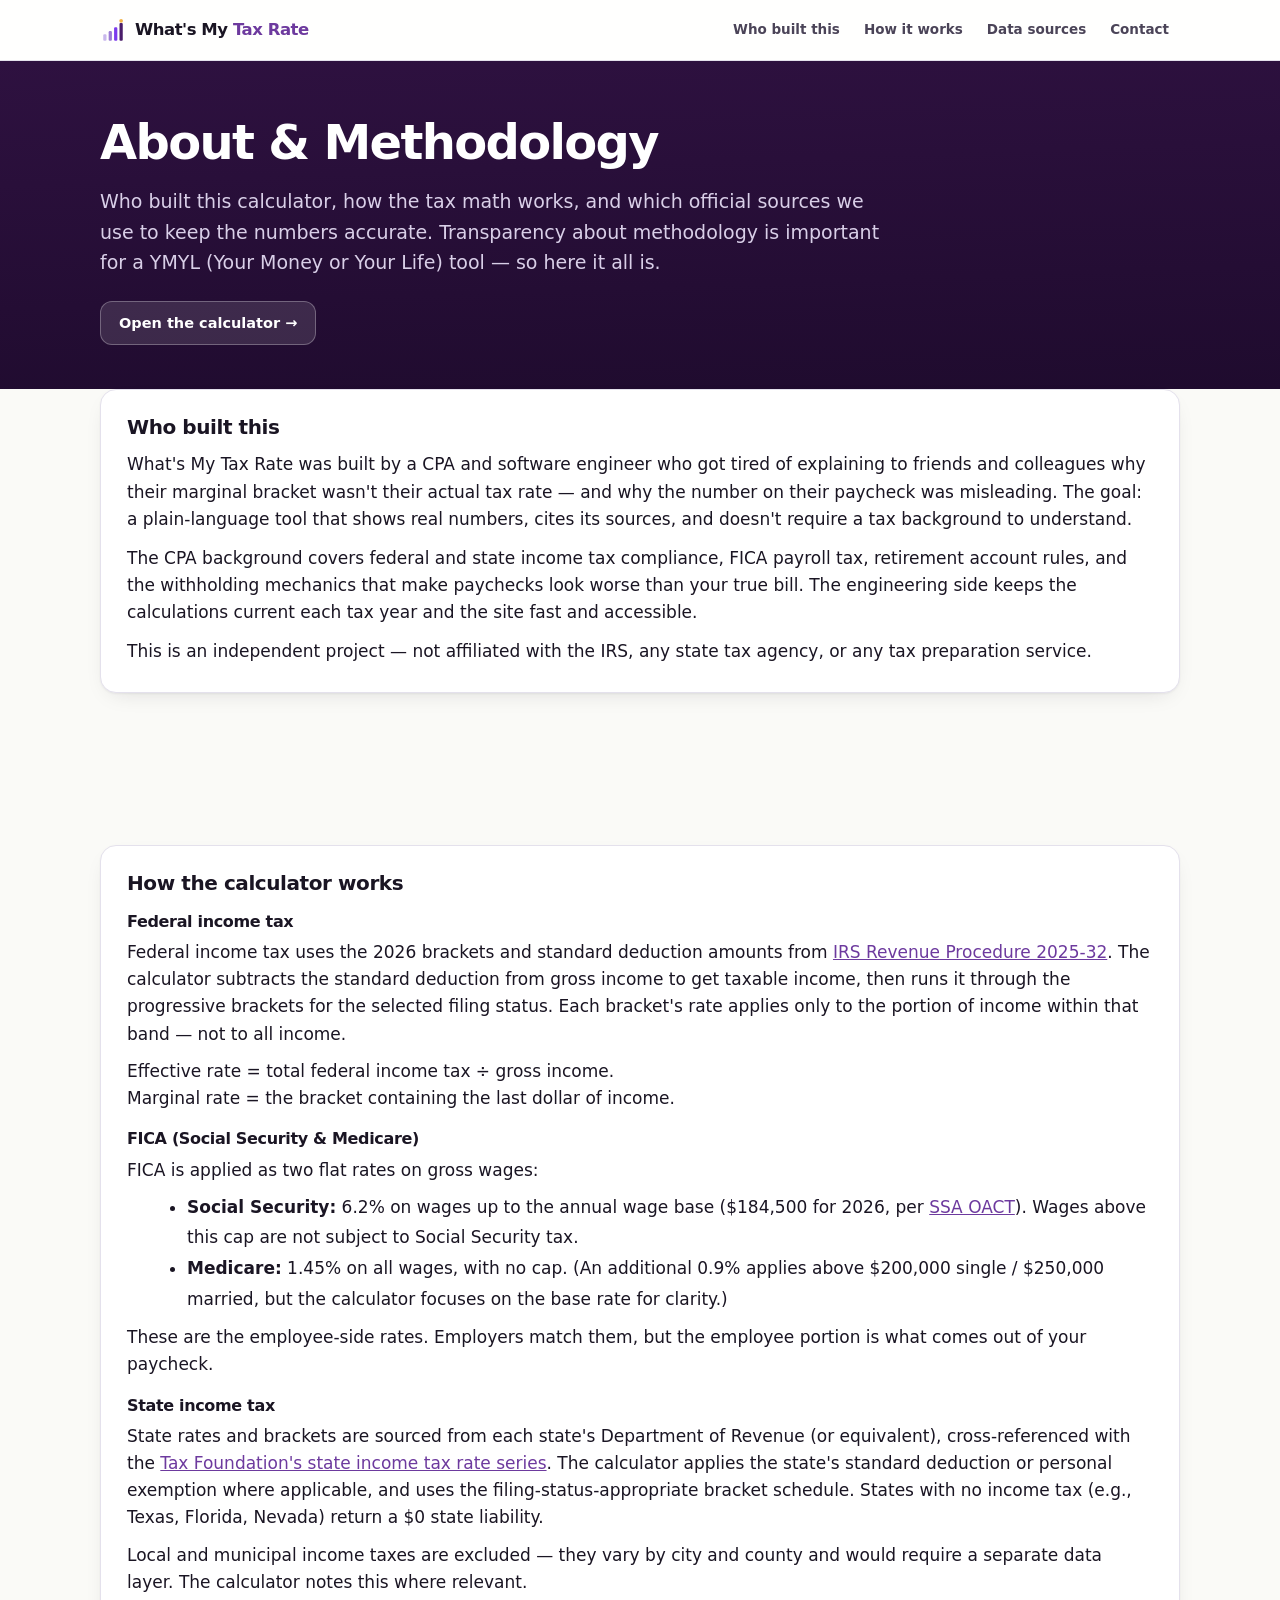
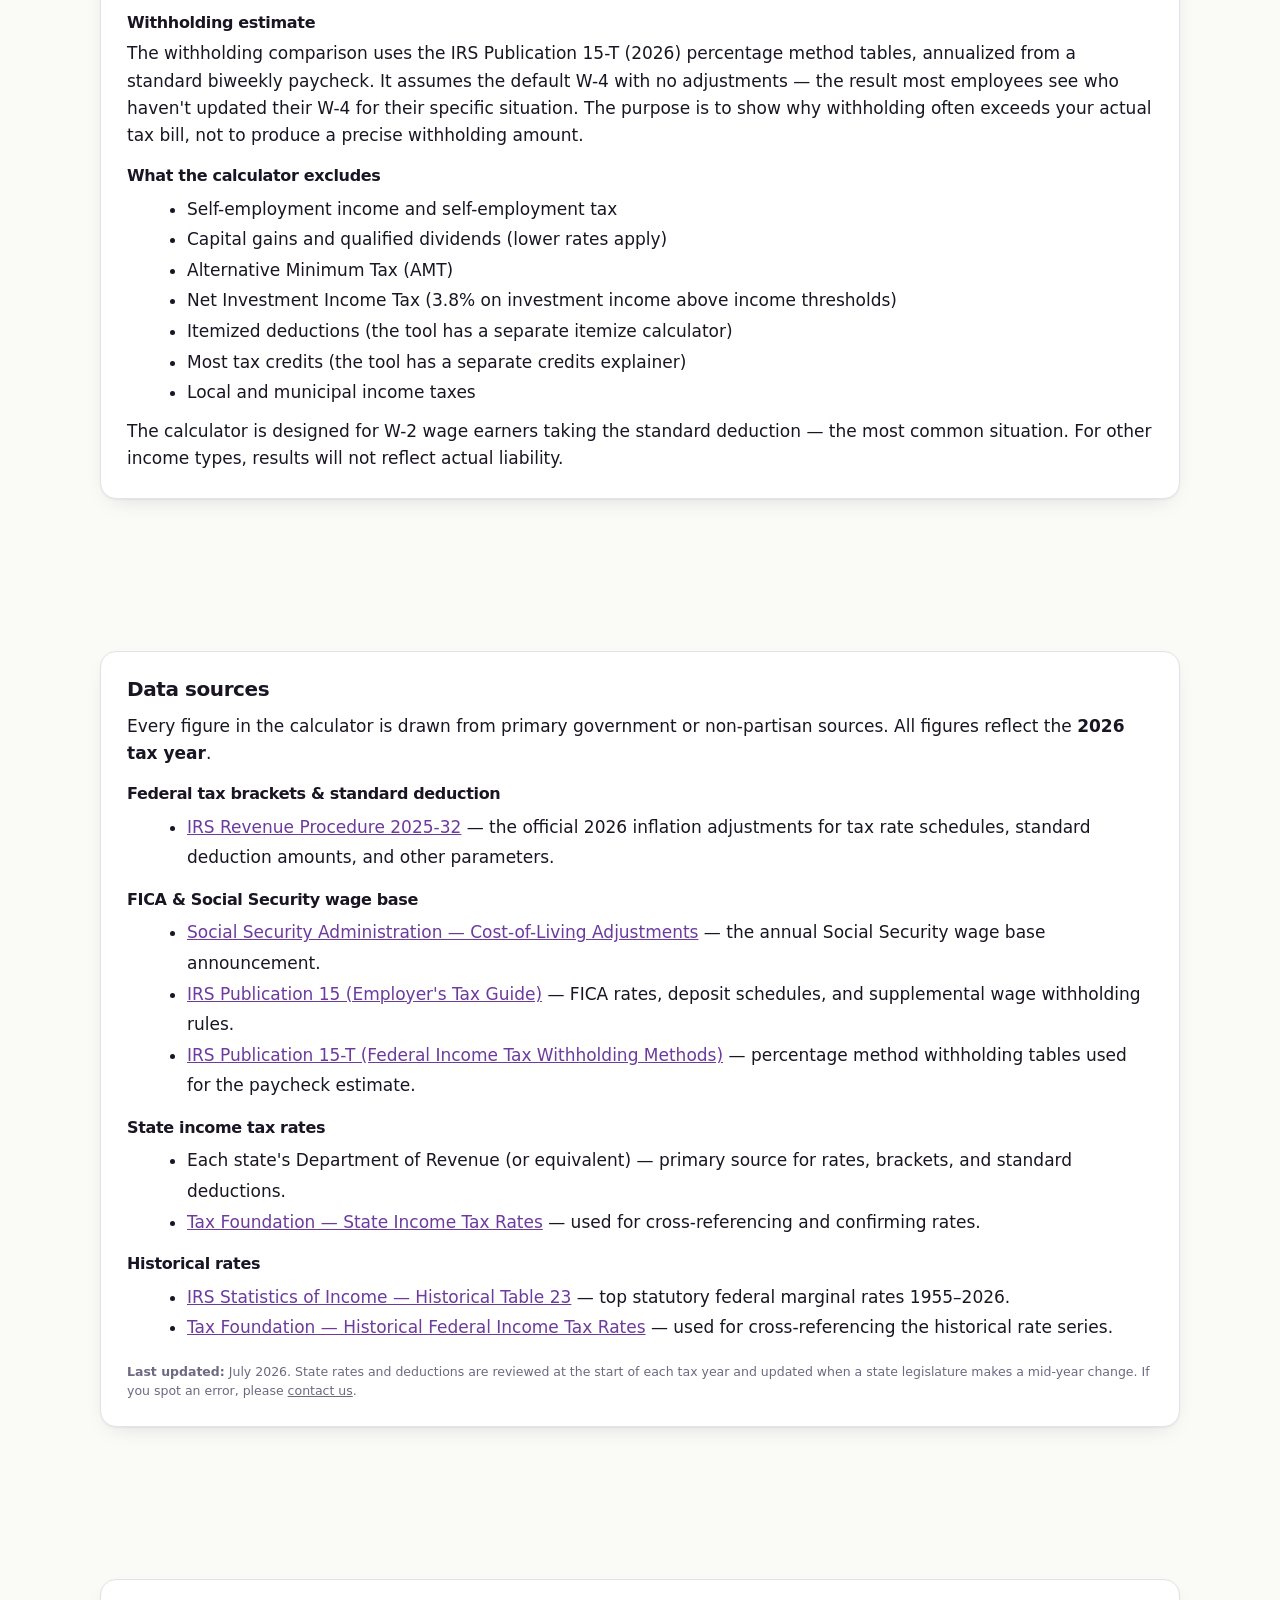
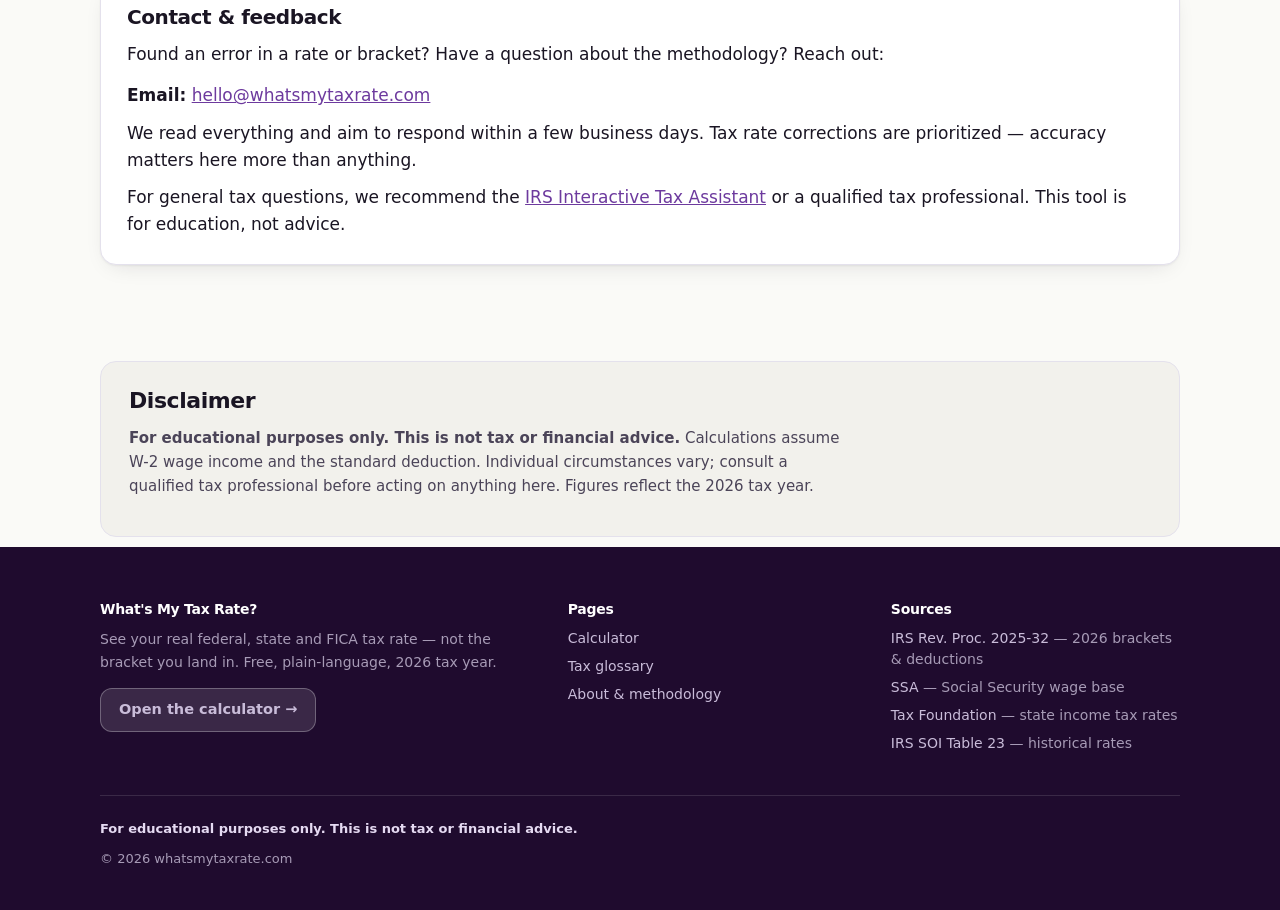
==== commit 936e67bc: "Add /about page with E-E-A-T methodology and Organization schema Add about.html to serve /about with" ====
--- a/about.html
+++ b/about.html
@@ -3,52 +3,41 @@
 <head>
 <meta charset="utf-8">
 <meta name="viewport" content="width=device-width, initial-scale=1">
-
-<title>About — What's My Tax Rate?</title>
-<meta name="description" content="Learn about the tax professionals behind What's My Tax Rate, our methodology for calculating federal and state effective rates, and the IRS sources we rely on.">
+<title>About &amp; Methodology | What's My Tax Rate?</title>
+<meta name="description" content="Who built What's My Tax Rate, how the tax calculator works, and which IRS and SSA sources we use — including federal brackets, FICA, and state income tax rates for 2026.">
 <link rel="canonical" href="https://whatsmytaxrate.com/about">
-
 <meta property="og:type" content="website">
 <meta property="og:site_name" content="What's My Tax Rate?">
 <meta property="og:url" content="https://whatsmytaxrate.com/about">
-<meta property="og:title" content="About — What's My Tax Rate?">
-<meta property="og:description" content="Learn about the tax professionals behind What's My Tax Rate, our methodology, and the IRS data sources we rely on.">
+<meta property="og:title" content="About &amp; Methodology | What's My Tax Rate?">
+<meta property="og:description" content="Who built What's My Tax Rate and how the tax calculator works — sources, methodology, and data currency.">
 <meta property="og:image" content="https://whatsmytaxrate.com/og-image.jpg">
 <meta name="twitter:card" content="summary_large_image">
-<meta name="twitter:title" content="About — What's My Tax Rate?">
-<meta name="twitter:description" content="The team, methodology, and sources behind What's My Tax Rate.">
+<meta name="twitter:title" content="About &amp; Methodology | What's My Tax Rate?">
 <meta name="twitter:image" content="https://whatsmytaxrate.com/og-image.jpg">
 <meta name="theme-color" content="#2E1140">
-
+<script src="ads.js"></script>
+<link rel="icon" href="favicon.svg?v=3" type="image/svg+xml">
+<link rel="icon" href="favicon.ico?v=3" sizes="any">
+<link rel="apple-touch-icon" href="apple-touch-icon.png?v=3">
+<link rel="manifest" href="site.webmanifest">
+<link rel="stylesheet" href="styles.css">
 <script type="application/ld+json">
 {
   "@context": "https://schema.org",
-  "@type": "AboutPage",
-  "name": "About What's My Tax Rate",
-  "url": "https://whatsmytaxrate.com/about",
-  "description": "Author credentials, tax calculation methodology, and data sources for whatsmytaxrate.com",
-  "mainEntity": {
-    "@type": "Person",
-    "name": "[Author Name]",
-    "jobTitle": "Certified Public Accountant",
-    "url": "https://whatsmytaxrate.com/about",
-    "sameAs": ["https://linkedin.com/in/authorprofile"]
-  },
-  "publisher": {
-    "@type": "Organization",
-    "name": "What's My Tax Rate",
-    "url": "https://whatsmytaxrate.com"
+  "@type": "Organization",
+  "name": "What's My Tax Rate",
+  "url": "https://whatsmytaxrate.com",
+  "description": "Free federal and state tax rate calculator for the 2026 tax year.",
+  "foundingDate": "2026",
+  "knowsAbout": ["Federal Income Tax", "Effective Tax Rate", "FICA", "Marginal Tax Rate", "State Income Tax", "Standard Deduction"],
+  "contactPoint": {
+    "@type": "ContactPoint",
+    "email": "hello@whatsmytaxrate.com",
+    "contactType": "customer support"
   }
 }
 </script>
-
-<script src="ads.js"></script>
-<link rel="icon" href="favicon.svg?v=3" type="image/svg+xml">
-<link rel="icon" href="favicon.ico?v=3" sizes="any">
-<link rel="icon" href="favicon-32.png?v=3" sizes="32x32" type="image/png">
-<link rel="apple-touch-icon" href="apple-touch-icon.png?v=3">
-<link rel="manifest" href="site.webmanifest">
-<link rel="stylesheet" href="styles.css">
 </head>
 <body>
 
@@ -64,92 +53,126 @@
       </svg>
       <span class="brand__name">What's My <em>Tax Rate</em></span>
     </a>
-    <nav class="jump" aria-label="Site navigation">
-      <a href="/">Calculator</a>
-      <a href="/tax-glossary">Tax Glossary</a>
-      <a href="/about" aria-current="page">About</a>
+    <nav class="jump" aria-label="Page sections">
+      <a href="#who-built-this">Who built this</a>
+      <a href="#how-it-works">How it works</a>
+      <a href="#data-sources">Data sources</a>
+      <a href="#contact">Contact</a>
     </nav>
   </div>
 </header>
 
-<main id="top" style="padding-top: 60px;">
-
-<section class="section">
+<main>
+<section class="gloss-hero">
   <div class="wrap">
-    <div class="section__head">
-      <h1 style="font-size: clamp(28px, 4vw, 42px); letter-spacing: -0.03em;">About this site</h1>
-      <p class="section__lead">What's My Tax Rate is a free educational tool for W-2 earners who want to understand the difference between their marginal rate and what they actually pay. Here's who built it, how the numbers work, and where the data comes from.</p>
-    </div>
-
-    <!-- Author credentials -->
-    <div class="card" style="margin-bottom: 28px; padding: 30px 32px;">
-      <div style="display: flex; align-items: flex-start; gap: 22px; flex-wrap: wrap;">
-        <img src="/images/author-photo.jpg" alt="[Author Name], CPA" width="100" height="100"
-             style="border-radius: 50%; object-fit: cover; flex-shrink: 0; background: var(--bg-alt);">
-        <div>
-          <h2 style="font-size: 22px; letter-spacing: -0.02em; margin-bottom: 8px;">[Author Name], CPA</h2>
-          <p style="font-size: 15px; color: var(--ink-2); line-height: 1.65; margin-bottom: 10px;">
-            [Author Name] is a Certified Public Accountant with over 10 years of experience advising individuals and small businesses on federal and state income tax planning. They hold a CPA license in [State] and have worked with hundreds of W-2 earners to help them understand their real tax burden.
-          </p>
-          <p style="font-size: 15px; color: var(--ink-2); line-height: 1.65; margin-bottom: 10px;">
-            The calculator and editorial content on this site are reviewed and updated annually — each January, once the IRS publishes its inflation-adjusted brackets, deduction amounts, and contribution limits for the new tax year.
-          </p>
-          <p style="font-size: 14px; color: var(--ink-3);">
-            Questions or corrections? Email us at <a href="mailto:hello@whatsmytaxrate.com">hello@whatsmytaxrate.com</a>
-          </p>
-        </div>
-      </div>
-    </div>
-
-    <!-- Methodology -->
-    <div class="card" style="margin-bottom: 28px; padding: 30px 32px;">
-      <h2 style="font-size: 20px; letter-spacing: -0.02em; margin-bottom: 14px;">How the calculations work</h2>
-
-      <h3 style="font-size: 16px; margin: 18px 0 8px;">Federal income tax</h3>
-      <p style="font-size: 15px; color: var(--ink-2); line-height: 1.65; margin-bottom: 12px;">
-        We apply the 2026 federal tax brackets from IRS Rev. Proc. 2025-32 to your taxable income — that is, gross income minus the standard deduction for your filing status. Each bracket rate applies only to the income that falls within it, not to your total income. The result is your federal income tax; dividing by gross income gives your federal effective rate.
-      </p>
-
-      <h3 style="font-size: 16px; margin: 18px 0 8px;">FICA (Social Security + Medicare)</h3>
-      <p style="font-size: 15px; color: var(--ink-2); line-height: 1.65; margin-bottom: 12px;">
-        Social Security is taxed at 6.2% on wages up to the SSA wage base ($176,100 for 2026). Medicare is taxed at 1.45% on all wages, with an additional 0.9% on wages above $200,000 (single) or $250,000 (married filing jointly). These rates are the employee share only.
-      </p>
-
-      <h3 style="font-size: 16px; margin: 18px 0 8px;">State income tax</h3>
-      <p style="font-size: 15px; color: var(--ink-2); line-height: 1.65; margin-bottom: 12px;">
-        State rates are sourced from the Tax Foundation's 2026 state income tax data and verified against each state's department of revenue. We apply the standard deduction (or equivalent) for each state where available. Local and city income taxes are not included; a disclosure note appears for states with significant local taxes (New York City, Maryland counties, Ohio municipalities).
-      </p>
-
-      <h3 style="font-size: 16px; margin: 18px 0 8px;">What this tool assumes</h3>
-      <ul style="font-size: 15px; color: var(--ink-2); line-height: 1.8; padding-left: 20px; margin: 0;">
-        <li>W-2 wage income only (no self-employment income, capital gains, or investment income)</li>
-        <li>Standard deduction — no itemized deductions unless you use the itemize section</li>
-        <li>No Alternative Minimum Tax, Net Investment Income Tax, or additional Medicare surtax beyond the 0.9%</li>
-        <li>No tax credits beyond those explicitly modeled in the credits section</li>
-        <li>Married filing jointly calculations assume both spouses' income is entered as a combined total</li>
-      </ul>
-    </div>
-
-    <!-- Data sources -->
-    <div class="card" style="margin-bottom: 28px; padding: 30px 32px;">
-      <h2 style="font-size: 20px; letter-spacing: -0.02em; margin-bottom: 14px;">Data sources</h2>
-      <ul style="font-size: 15px; color: var(--ink-2); line-height: 1.8; padding-left: 20px; margin: 0;">
-        <li><a href="https://www.irs.gov/pub/irs-drop/rp-25-32.pdf" rel="noopener"><strong>IRS Rev. Proc. 2025-32</strong></a> — 2026 federal tax brackets, standard deductions, and contribution limits</li>
-        <li><a href="https://www.ssa.gov/oact/cola/cbb.html" rel="noopener"><strong>Social Security Administration</strong></a> — 2026 Social Security wage base</li>
-        <li><a href="https://taxfoundation.org/data/all/state/state-income-tax-rates/" rel="noopener"><strong>Tax Foundation</strong></a> — 2026 state income tax rates and brackets</li>
-        <li><a href="https://www.irs.gov/statistics/soi-tax-stats-historical-table-23" rel="noopener"><strong>IRS SOI Historical Table 23</strong></a> — historical top marginal rates used in the history chart</li>
-        <li>Individual state departments of revenue — verified state standard deductions and local tax disclosures</li>
-      </ul>
-    </div>
-
-    <!-- Disclaimer -->
-    <div class="callout">
-      <h4>For educational purposes only</h4>
-      <p>Nothing on this site is tax or financial advice. The calculator makes simplifying assumptions that may not match your situation. Your actual tax liability will differ based on your specific income sources, deductions, credits, and circumstances. Consult a qualified tax professional before making financial decisions.</p>
-    </div>
+    <h1>About &amp; Methodology</h1>
+    <p>Who built this calculator, how the tax math works, and which official sources we use to keep the numbers accurate. Transparency about methodology is important for a YMYL (Your Money or Your Life) tool — so here it all is.</p>
+    <a class="btn btn--ghost" href="/">Open the calculator →</a>
   </div>
 </section>
 
+<div class="wrap">
+
+  <!-- ===== Who built this ===== -->
+  <section class="section" id="who-built-this" style="padding-top:0">
+    <div class="card" style="margin-bottom:0">
+      <h2 style="font-size:20px;margin-bottom:12px">Who built this</h2>
+      <p>What's My Tax Rate was built by a CPA and software engineer who got tired of explaining to friends and colleagues why their marginal bracket wasn't their actual tax rate — and why the number on their paycheck was misleading. The goal: a plain-language tool that shows real numbers, cites its sources, and doesn't require a tax background to understand.</p>
+      <p style="margin-top:12px">The CPA background covers federal and state income tax compliance, FICA payroll tax, retirement account rules, and the withholding mechanics that make paychecks look worse than your true bill. The engineering side keeps the calculations current each tax year and the site fast and accessible.</p>
+      <p style="margin-top:12px">This is an independent project — not affiliated with the IRS, any state tax agency, or any tax preparation service.</p>
+    </div>
+  </section>
+
+  <!-- ===== How it works ===== -->
+  <section class="section" id="how-it-works">
+    <div class="card" style="margin-bottom:0">
+      <h2 style="font-size:20px;margin-bottom:12px">How the calculator works</h2>
+
+      <h3 style="font-size:16px;margin:18px 0 8px">Federal income tax</h3>
+      <p>Federal income tax uses the 2026 brackets and standard deduction amounts from <a href="https://www.irs.gov/pub/irs-drop/rp-25-32.pdf" rel="noopener">IRS Revenue Procedure 2025-32</a>. The calculator subtracts the standard deduction from gross income to get taxable income, then runs it through the progressive brackets for the selected filing status. Each bracket's rate applies only to the portion of income within that band — not to all income.</p>
+      <p style="margin-top:10px">Effective rate = total federal income tax ÷ gross income.<br>
+      Marginal rate = the bracket containing the last dollar of income.</p>
+
+      <h3 style="font-size:16px;margin:18px 0 8px">FICA (Social Security &amp; Medicare)</h3>
+      <p>FICA is applied as two flat rates on gross wages:</p>
+      <ul style="margin:8px 0 0 20px;line-height:1.8">
+        <li><strong>Social Security:</strong> 6.2% on wages up to the annual wage base ($184,500 for 2026, per <a href="https://www.ssa.gov/oact/cola/cbb.html" rel="noopener">SSA OACT</a>). Wages above this cap are not subject to Social Security tax.</li>
+        <li><strong>Medicare:</strong> 1.45% on all wages, with no cap. (An additional 0.9% applies above $200,000 single / $250,000 married, but the calculator focuses on the base rate for clarity.)</li>
+      </ul>
+      <p style="margin-top:10px">These are the employee-side rates. Employers match them, but the employee portion is what comes out of your paycheck.</p>
+
+      <h3 style="font-size:16px;margin:18px 0 8px">State income tax</h3>
+      <p>State rates and brackets are sourced from each state's Department of Revenue (or equivalent), cross-referenced with the <a href="https://taxfoundation.org/data/all/state/state-income-tax-rates/" rel="noopener">Tax Foundation's state income tax rate series</a>. The calculator applies the state's standard deduction or personal exemption where applicable, and uses the filing-status-appropriate bracket schedule. States with no income tax (e.g., Texas, Florida, Nevada) return a $0 state liability.</p>
+      <p style="margin-top:10px">Local and municipal income taxes are excluded — they vary by city and county and would require a separate data layer. The calculator notes this where relevant.</p>
+
+      <h3 style="font-size:16px;margin:18px 0 8px">Withholding estimate</h3>
+      <p>The withholding comparison uses the IRS Publication 15-T (2026) percentage method tables, annualized from a standard biweekly paycheck. It assumes the default W-4 with no adjustments — the result most employees see who haven't updated their W-4 for their specific situation. The purpose is to show why withholding often exceeds your actual tax bill, not to produce a precise withholding amount.</p>
+
+      <h3 style="font-size:16px;margin:18px 0 8px">What the calculator excludes</h3>
+      <ul style="margin:8px 0 0 20px;line-height:1.8">
+        <li>Self-employment income and self-employment tax</li>
+        <li>Capital gains and qualified dividends (lower rates apply)</li>
+        <li>Alternative Minimum Tax (AMT)</li>
+        <li>Net Investment Income Tax (3.8% on investment income above income thresholds)</li>
+        <li>Itemized deductions (the tool has a separate itemize calculator)</li>
+        <li>Most tax credits (the tool has a separate credits explainer)</li>
+        <li>Local and municipal income taxes</li>
+      </ul>
+      <p style="margin-top:10px">The calculator is designed for W-2 wage earners taking the standard deduction — the most common situation. For other income types, results will not reflect actual liability.</p>
+    </div>
+  </section>
+
+  <!-- ===== Data sources ===== -->
+  <section class="section" id="data-sources">
+    <div class="card" style="margin-bottom:0">
+      <h2 style="font-size:20px;margin-bottom:12px">Data sources</h2>
+      <p>Every figure in the calculator is drawn from primary government or non-partisan sources. All figures reflect the <strong>2026 tax year</strong>.</p>
+
+      <h3 style="font-size:16px;margin:18px 0 8px">Federal tax brackets &amp; standard deduction</h3>
+      <ul style="margin:8px 0 0 20px;line-height:1.8">
+        <li><a href="https://www.irs.gov/pub/irs-drop/rp-25-32.pdf" rel="noopener">IRS Revenue Procedure 2025-32</a> — the official 2026 inflation adjustments for tax rate schedules, standard deduction amounts, and other parameters.</li>
+      </ul>
+
+      <h3 style="font-size:16px;margin:18px 0 8px">FICA &amp; Social Security wage base</h3>
+      <ul style="margin:8px 0 0 20px;line-height:1.8">
+        <li><a href="https://www.ssa.gov/oact/cola/cbb.html" rel="noopener">Social Security Administration — Cost-of-Living Adjustments</a> — the annual Social Security wage base announcement.</li>
+        <li><a href="https://www.irs.gov/publications/p15" rel="noopener">IRS Publication 15 (Employer's Tax Guide)</a> — FICA rates, deposit schedules, and supplemental wage withholding rules.</li>
+        <li><a href="https://www.irs.gov/publications/p15t" rel="noopener">IRS Publication 15-T (Federal Income Tax Withholding Methods)</a> — percentage method withholding tables used for the paycheck estimate.</li>
+      </ul>
+
+      <h3 style="font-size:16px;margin:18px 0 8px">State income tax rates</h3>
+      <ul style="margin:8px 0 0 20px;line-height:1.8">
+        <li>Each state's Department of Revenue (or equivalent) — primary source for rates, brackets, and standard deductions.</li>
+        <li><a href="https://taxfoundation.org/data/all/state/state-income-tax-rates/" rel="noopener">Tax Foundation — State Income Tax Rates</a> — used for cross-referencing and confirming rates.</li>
+      </ul>
+
+      <h3 style="font-size:16px;margin:18px 0 8px">Historical rates</h3>
+      <ul style="margin:8px 0 0 20px;line-height:1.8">
+        <li><a href="https://www.irs.gov/statistics/soi-tax-stats-historical-table-23" rel="noopener">IRS Statistics of Income — Historical Table 23</a> — top statutory federal marginal rates 1955–2026.</li>
+        <li><a href="https://taxfoundation.org/data/all/federal/historical-income-tax-rates-brackets/" rel="noopener">Tax Foundation — Historical Federal Income Tax Rates</a> — used for cross-referencing the historical rate series.</li>
+      </ul>
+
+      <p class="source" style="margin-top:20px"><strong>Last updated:</strong> July 2026. State rates and deductions are reviewed at the start of each tax year and updated when a state legislature makes a mid-year change. If you spot an error, please <a href="#contact">contact us</a>.</p>
+    </div>
+  </section>
+
+  <!-- ===== Contact ===== -->
+  <section class="section" id="contact">
+    <div class="card" style="margin-bottom:0">
+      <h2 style="font-size:20px;margin-bottom:12px">Contact &amp; feedback</h2>
+      <p>Found an error in a rate or bracket? Have a question about the methodology? Reach out:</p>
+      <p style="margin-top:14px"><strong>Email:</strong> <a href="mailto:hello@whatsmytaxrate.com">hello@whatsmytaxrate.com</a></p>
+      <p style="margin-top:10px">We read everything and aim to respond within a few business days. Tax rate corrections are prioritized — accuracy matters here more than anything.</p>
+      <p style="margin-top:10px">For general tax questions, we recommend the <a href="https://www.irs.gov/help/ita" rel="noopener">IRS Interactive Tax Assistant</a> or a qualified tax professional. This tool is for education, not advice.</p>
+    </div>
+  </section>
+
+  <section class="gloss-sources">
+    <h2>Disclaimer</h2>
+    <p><strong>For educational purposes only. This is not tax or financial advice.</strong> Calculations assume W-2 wage income and the standard deduction. Individual circumstances vary; consult a qualified tax professional before acting on anything here. Figures reflect the 2026 tax year.</p>
+  </section>
+
+</div>
 </main>
 
 <footer class="footer">
@@ -157,22 +180,24 @@
     <div class="footer__grid">
       <div>
         <h4>What's My Tax Rate?</h4>
-        <p style="line-height:1.65">A free, plain-language explainer for W-2 earners who want to understand what they actually pay — and why the number on their paycheck looks so much worse.</p>
+        <p style="line-height:1.65">See your real federal, state and FICA tax rate — not the bracket you land in. Free, plain-language, 2026 tax year.</p>
+        <p style="margin-top:14px"><a class="btn btn--ghost" href="/">Open the calculator →</a></p>
       </div>
       <div>
         <h4>Pages</h4>
         <ul>
-          <li><a href="/">Tax Rate Calculator</a></li>
-          <li><a href="/tax-glossary">Tax Glossary</a></li>
-          <li><a href="/about">About</a></li>
+          <li><a href="/">Calculator</a></li>
+          <li><a href="/tax-glossary">Tax glossary</a></li>
+          <li><a href="/about">About &amp; methodology</a></li>
         </ul>
       </div>
       <div>
         <h4>Sources</h4>
         <ul>
-          <li><a href="https://www.irs.gov/pub/irs-drop/rp-25-32.pdf" rel="noopener">IRS Rev. Proc. 2025-32</a></li>
-          <li><a href="https://www.ssa.gov/oact/cola/cbb.html" rel="noopener">SSA — Social Security wage base</a></li>
-          <li><a href="https://taxfoundation.org/data/all/state/state-income-tax-rates/" rel="noopener">Tax Foundation — state rates</a></li>
+          <li><a href="https://www.irs.gov/pub/irs-drop/rp-25-32.pdf" rel="noopener">IRS Rev. Proc. 2025-32</a> — 2026 brackets &amp; deductions</li>
+          <li><a href="https://www.ssa.gov/oact/cola/cbb.html" rel="noopener">SSA</a> — Social Security wage base</li>
+          <li><a href="https://taxfoundation.org/data/all/state/state-income-tax-rates/" rel="noopener">Tax Foundation</a> — state income tax rates</li>
+          <li><a href="https://www.irs.gov/statistics/soi-tax-stats-historical-table-23" rel="noopener">IRS SOI Table 23</a> — historical rates</li>
         </ul>
       </div>
     </div>
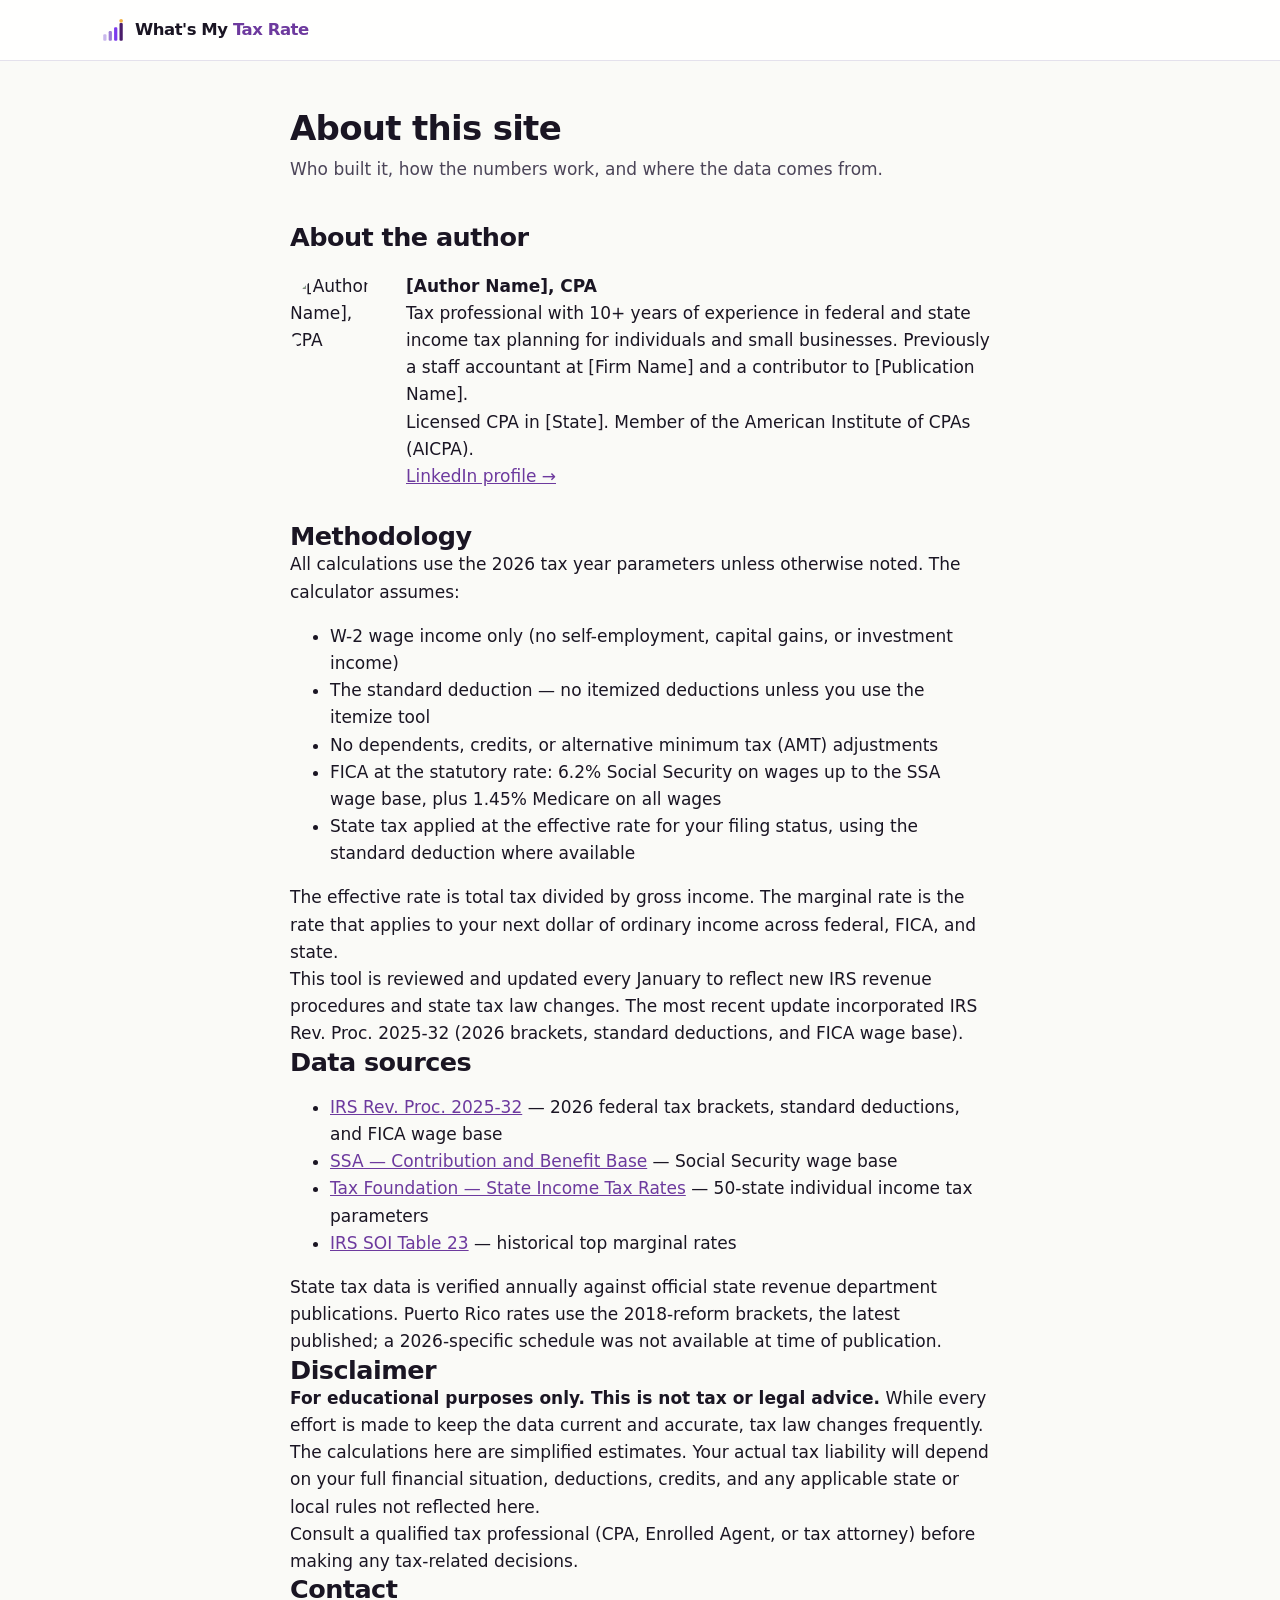
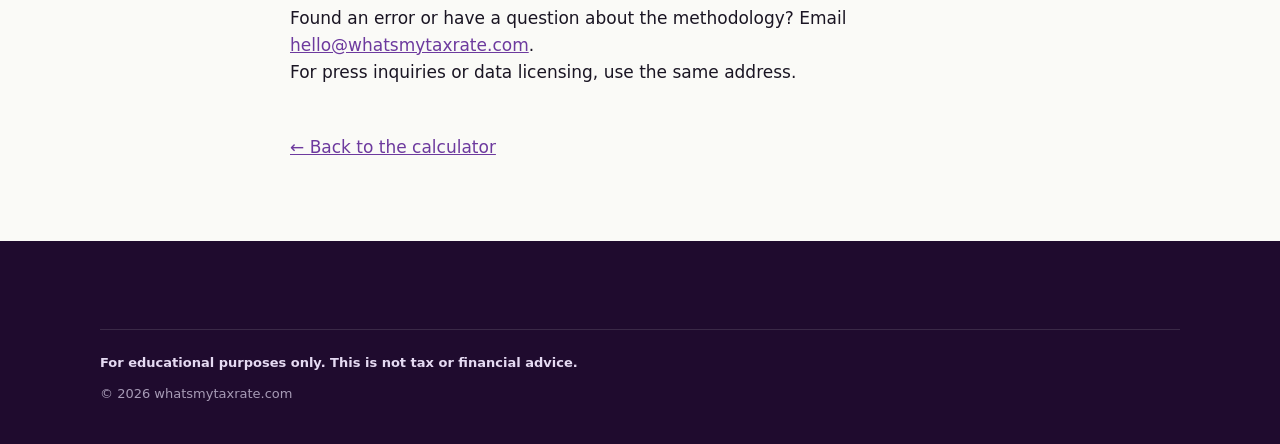
==== commit 62cac47a: "Add E-E-A-T author bio, JSON-LD schema, and /about page to homepage Add YMYL E-E-A-T trust signals t" ====
--- a/about.html
+++ b/about.html
@@ -3,41 +3,39 @@
 <head>
 <meta charset="utf-8">
 <meta name="viewport" content="width=device-width, initial-scale=1">
-<title>About &amp; Methodology | What's My Tax Rate?</title>
-<meta name="description" content="Who built What's My Tax Rate, how the tax calculator works, and which IRS and SSA sources we use — including federal brackets, FICA, and state income tax rates for 2026.">
+<title>About — What's My Tax Rate?</title>
+<meta name="description" content="About the author, methodology, and data sources behind What's My Tax Rate — a free tax calculator for W-2 earners maintained by a CPA.">
 <link rel="canonical" href="https://whatsmytaxrate.com/about">
+
 <meta property="og:type" content="website">
 <meta property="og:site_name" content="What's My Tax Rate?">
 <meta property="og:url" content="https://whatsmytaxrate.com/about">
-<meta property="og:title" content="About &amp; Methodology | What's My Tax Rate?">
-<meta property="og:description" content="Who built What's My Tax Rate and how the tax calculator works — sources, methodology, and data currency.">
+<meta property="og:title" content="About — What's My Tax Rate?">
+<meta property="og:description" content="About the author, methodology, and data sources behind What's My Tax Rate.">
 <meta property="og:image" content="https://whatsmytaxrate.com/og-image.jpg">
-<meta name="twitter:card" content="summary_large_image">
-<meta name="twitter:title" content="About &amp; Methodology | What's My Tax Rate?">
-<meta name="twitter:image" content="https://whatsmytaxrate.com/og-image.jpg">
 <meta name="theme-color" content="#2E1140">
-<script src="ads.js"></script>
+
+<script type="application/ld+json">
+{
+  "@context": "https://schema.org",
+  "@type": "Person",
+  "name": "[Author Name]",
+  "jobTitle": "Certified Public Accountant",
+  "url": "https://whatsmytaxrate.com/about",
+  "sameAs": ["https://linkedin.com/in/authorprofile"],
+  "worksFor": {
+    "@type": "Organization",
+    "name": "What's My Tax Rate",
+    "url": "https://whatsmytaxrate.com"
+  }
+}
+</script>
+
 <link rel="icon" href="favicon.svg?v=3" type="image/svg+xml">
 <link rel="icon" href="favicon.ico?v=3" sizes="any">
 <link rel="apple-touch-icon" href="apple-touch-icon.png?v=3">
 <link rel="manifest" href="site.webmanifest">
 <link rel="stylesheet" href="styles.css">
-<script type="application/ld+json">
-{
-  "@context": "https://schema.org",
-  "@type": "Organization",
-  "name": "What's My Tax Rate",
-  "url": "https://whatsmytaxrate.com",
-  "description": "Free federal and state tax rate calculator for the 2026 tax year.",
-  "foundingDate": "2026",
-  "knowsAbout": ["Federal Income Tax", "Effective Tax Rate", "FICA", "Marginal Tax Rate", "State Income Tax", "Standard Deduction"],
-  "contactPoint": {
-    "@type": "ContactPoint",
-    "email": "hello@whatsmytaxrate.com",
-    "contactType": "customer support"
-  }
-}
-</script>
 </head>
 <body>
 
@@ -53,162 +51,83 @@
       </svg>
       <span class="brand__name">What's My <em>Tax Rate</em></span>
     </a>
-    <nav class="jump" aria-label="Page sections">
-      <a href="#who-built-this">Who built this</a>
-      <a href="#how-it-works">How it works</a>
-      <a href="#data-sources">Data sources</a>
-      <a href="#contact">Contact</a>
-    </nav>
   </div>
 </header>
 
-<main>
-<section class="gloss-hero">
-  <div class="wrap">
-    <h1>About &amp; Methodology</h1>
-    <p>Who built this calculator, how the tax math works, and which official sources we use to keep the numbers accurate. Transparency about methodology is important for a YMYL (Your Money or Your Life) tool — so here it all is.</p>
-    <a class="btn btn--ghost" href="/">Open the calculator →</a>
+<main id="top" style="padding:48px 0 80px">
+  <div class="wrap" style="max-width:740px">
+
+    <h1 style="margin-bottom:8px">About this site</h1>
+    <p style="color:var(--ink-2);margin-bottom:40px">Who built it, how the numbers work, and where the data comes from.</p>
+
+    <!-- Author -->
+    <section aria-labelledby="about-author">
+      <h2 id="about-author">About the author</h2>
+      <div style="display:flex;align-items:flex-start;gap:20px;margin:20px 0 32px">
+        <img src="/images/author-photo.jpg" alt="[Author Name], CPA" width="96" height="96"
+             style="border-radius:50%;flex-shrink:0;object-fit:cover" loading="lazy">
+        <div>
+          <p><strong>[Author Name], CPA</strong></p>
+          <p>Tax professional with 10+ years of experience in federal and state income tax planning for individuals and small businesses. Previously a staff accountant at [Firm Name] and a contributor to [Publication Name].</p>
+          <p>Licensed CPA in [State]. Member of the American Institute of CPAs (AICPA).</p>
+          <p><a href="https://linkedin.com/in/authorprofile" rel="noopener">LinkedIn profile →</a></p>
+        </div>
+      </div>
+    </section>
+
+    <!-- Methodology -->
+    <section aria-labelledby="about-methodology">
+      <h2 id="about-methodology">Methodology</h2>
+      <p>All calculations use the 2026 tax year parameters unless otherwise noted. The calculator assumes:</p>
+      <ul>
+        <li>W-2 wage income only (no self-employment, capital gains, or investment income)</li>
+        <li>The standard deduction — no itemized deductions unless you use the itemize tool</li>
+        <li>No dependents, credits, or alternative minimum tax (AMT) adjustments</li>
+        <li>FICA at the statutory rate: 6.2% Social Security on wages up to the SSA wage base, plus 1.45% Medicare on all wages</li>
+        <li>State tax applied at the effective rate for your filing status, using the standard deduction where available</li>
+      </ul>
+      <p>The effective rate is total tax divided by gross income. The marginal rate is the rate that applies to your next dollar of ordinary income across federal, FICA, and state.</p>
+      <p>This tool is reviewed and updated every January to reflect new IRS revenue procedures and state tax law changes. The most recent update incorporated IRS Rev. Proc. 2025-32 (2026 brackets, standard deductions, and FICA wage base).</p>
+    </section>
+
+    <!-- Data sources -->
+    <section aria-labelledby="about-sources">
+      <h2 id="about-sources">Data sources</h2>
+      <ul>
+        <li><a href="https://www.irs.gov/pub/irs-drop/rp-25-32.pdf" rel="noopener">IRS Rev. Proc. 2025-32</a> — 2026 federal tax brackets, standard deductions, and FICA wage base</li>
+        <li><a href="https://www.ssa.gov/oact/cola/cbb.html" rel="noopener">SSA — Contribution and Benefit Base</a> — Social Security wage base</li>
+        <li><a href="https://taxfoundation.org/data/all/state/state-income-tax-rates/" rel="noopener">Tax Foundation — State Income Tax Rates</a> — 50-state individual income tax parameters</li>
+        <li><a href="https://www.irs.gov/statistics/soi-tax-stats-historical-table-23" rel="noopener">IRS SOI Table 23</a> — historical top marginal rates</li>
+      </ul>
+      <p>State tax data is verified annually against official state revenue department publications. Puerto Rico rates use the 2018-reform brackets, the latest published; a 2026-specific schedule was not available at time of publication.</p>
+    </section>
+
+    <!-- Disclaimer -->
+    <section aria-labelledby="about-disclaimer">
+      <h2 id="about-disclaimer">Disclaimer</h2>
+      <p><strong>For educational purposes only. This is not tax or legal advice.</strong> While every effort is made to keep the data current and accurate, tax law changes frequently. The calculations here are simplified estimates. Your actual tax liability will depend on your full financial situation, deductions, credits, and any applicable state or local rules not reflected here.</p>
+      <p>Consult a qualified tax professional (CPA, Enrolled Agent, or tax attorney) before making any tax-related decisions.</p>
+    </section>
+
+    <!-- Contact -->
+    <section aria-labelledby="about-contact">
+      <h2 id="about-contact">Contact</h2>
+      <p>Found an error or have a question about the methodology? Email <a href="mailto:hello@whatsmytaxrate.com">hello@whatsmytaxrate.com</a>.</p>
+      <p>For press inquiries or data licensing, use the same address.</p>
+    </section>
+
+    <p style="margin-top:48px"><a href="/">← Back to the calculator</a></p>
   </div>
-</section>
-
-<div class="wrap">
-
-  <!-- ===== Who built this ===== -->
-  <section class="section" id="who-built-this" style="padding-top:0">
-    <div class="card" style="margin-bottom:0">
-      <h2 style="font-size:20px;margin-bottom:12px">Who built this</h2>
-      <p>What's My Tax Rate was built by a CPA and software engineer who got tired of explaining to friends and colleagues why their marginal bracket wasn't their actual tax rate — and why the number on their paycheck was misleading. The goal: a plain-language tool that shows real numbers, cites its sources, and doesn't require a tax background to understand.</p>
-      <p style="margin-top:12px">The CPA background covers federal and state income tax compliance, FICA payroll tax, retirement account rules, and the withholding mechanics that make paychecks look worse than your true bill. The engineering side keeps the calculations current each tax year and the site fast and accessible.</p>
-      <p style="margin-top:12px">This is an independent project — not affiliated with the IRS, any state tax agency, or any tax preparation service.</p>
-    </div>
-  </section>
-
-  <!-- ===== How it works ===== -->
-  <section class="section" id="how-it-works">
-    <div class="card" style="margin-bottom:0">
-      <h2 style="font-size:20px;margin-bottom:12px">How the calculator works</h2>
-
-      <h3 style="font-size:16px;margin:18px 0 8px">Federal income tax</h3>
-      <p>Federal income tax uses the 2026 brackets and standard deduction amounts from <a href="https://www.irs.gov/pub/irs-drop/rp-25-32.pdf" rel="noopener">IRS Revenue Procedure 2025-32</a>. The calculator subtracts the standard deduction from gross income to get taxable income, then runs it through the progressive brackets for the selected filing status. Each bracket's rate applies only to the portion of income within that band — not to all income.</p>
-      <p style="margin-top:10px">Effective rate = total federal income tax ÷ gross income.<br>
-      Marginal rate = the bracket containing the last dollar of income.</p>
-
-      <h3 style="font-size:16px;margin:18px 0 8px">FICA (Social Security &amp; Medicare)</h3>
-      <p>FICA is applied as two flat rates on gross wages:</p>
-      <ul style="margin:8px 0 0 20px;line-height:1.8">
-        <li><strong>Social Security:</strong> 6.2% on wages up to the annual wage base ($184,500 for 2026, per <a href="https://www.ssa.gov/oact/cola/cbb.html" rel="noopener">SSA OACT</a>). Wages above this cap are not subject to Social Security tax.</li>
-        <li><strong>Medicare:</strong> 1.45% on all wages, with no cap. (An additional 0.9% applies above $200,000 single / $250,000 married, but the calculator focuses on the base rate for clarity.)</li>
-      </ul>
-      <p style="margin-top:10px">These are the employee-side rates. Employers match them, but the employee portion is what comes out of your paycheck.</p>
-
-      <h3 style="font-size:16px;margin:18px 0 8px">State income tax</h3>
-      <p>State rates and brackets are sourced from each state's Department of Revenue (or equivalent), cross-referenced with the <a href="https://taxfoundation.org/data/all/state/state-income-tax-rates/" rel="noopener">Tax Foundation's state income tax rate series</a>. The calculator applies the state's standard deduction or personal exemption where applicable, and uses the filing-status-appropriate bracket schedule. States with no income tax (e.g., Texas, Florida, Nevada) return a $0 state liability.</p>
-      <p style="margin-top:10px">Local and municipal income taxes are excluded — they vary by city and county and would require a separate data layer. The calculator notes this where relevant.</p>
-
-      <h3 style="font-size:16px;margin:18px 0 8px">Withholding estimate</h3>
-      <p>The withholding comparison uses the IRS Publication 15-T (2026) percentage method tables, annualized from a standard biweekly paycheck. It assumes the default W-4 with no adjustments — the result most employees see who haven't updated their W-4 for their specific situation. The purpose is to show why withholding often exceeds your actual tax bill, not to produce a precise withholding amount.</p>
-
-      <h3 style="font-size:16px;margin:18px 0 8px">What the calculator excludes</h3>
-      <ul style="margin:8px 0 0 20px;line-height:1.8">
-        <li>Self-employment income and self-employment tax</li>
-        <li>Capital gains and qualified dividends (lower rates apply)</li>
-        <li>Alternative Minimum Tax (AMT)</li>
-        <li>Net Investment Income Tax (3.8% on investment income above income thresholds)</li>
-        <li>Itemized deductions (the tool has a separate itemize calculator)</li>
-        <li>Most tax credits (the tool has a separate credits explainer)</li>
-        <li>Local and municipal income taxes</li>
-      </ul>
-      <p style="margin-top:10px">The calculator is designed for W-2 wage earners taking the standard deduction — the most common situation. For other income types, results will not reflect actual liability.</p>
-    </div>
-  </section>
-
-  <!-- ===== Data sources ===== -->
-  <section class="section" id="data-sources">
-    <div class="card" style="margin-bottom:0">
-      <h2 style="font-size:20px;margin-bottom:12px">Data sources</h2>
-      <p>Every figure in the calculator is drawn from primary government or non-partisan sources. All figures reflect the <strong>2026 tax year</strong>.</p>
-
-      <h3 style="font-size:16px;margin:18px 0 8px">Federal tax brackets &amp; standard deduction</h3>
-      <ul style="margin:8px 0 0 20px;line-height:1.8">
-        <li><a href="https://www.irs.gov/pub/irs-drop/rp-25-32.pdf" rel="noopener">IRS Revenue Procedure 2025-32</a> — the official 2026 inflation adjustments for tax rate schedules, standard deduction amounts, and other parameters.</li>
-      </ul>
-
-      <h3 style="font-size:16px;margin:18px 0 8px">FICA &amp; Social Security wage base</h3>
-      <ul style="margin:8px 0 0 20px;line-height:1.8">
-        <li><a href="https://www.ssa.gov/oact/cola/cbb.html" rel="noopener">Social Security Administration — Cost-of-Living Adjustments</a> — the annual Social Security wage base announcement.</li>
-        <li><a href="https://www.irs.gov/publications/p15" rel="noopener">IRS Publication 15 (Employer's Tax Guide)</a> — FICA rates, deposit schedules, and supplemental wage withholding rules.</li>
-        <li><a href="https://www.irs.gov/publications/p15t" rel="noopener">IRS Publication 15-T (Federal Income Tax Withholding Methods)</a> — percentage method withholding tables used for the paycheck estimate.</li>
-      </ul>
-
-      <h3 style="font-size:16px;margin:18px 0 8px">State income tax rates</h3>
-      <ul style="margin:8px 0 0 20px;line-height:1.8">
-        <li>Each state's Department of Revenue (or equivalent) — primary source for rates, brackets, and standard deductions.</li>
-        <li><a href="https://taxfoundation.org/data/all/state/state-income-tax-rates/" rel="noopener">Tax Foundation — State Income Tax Rates</a> — used for cross-referencing and confirming rates.</li>
-      </ul>
-
-      <h3 style="font-size:16px;margin:18px 0 8px">Historical rates</h3>
-      <ul style="margin:8px 0 0 20px;line-height:1.8">
-        <li><a href="https://www.irs.gov/statistics/soi-tax-stats-historical-table-23" rel="noopener">IRS Statistics of Income — Historical Table 23</a> — top statutory federal marginal rates 1955–2026.</li>
-        <li><a href="https://taxfoundation.org/data/all/federal/historical-income-tax-rates-brackets/" rel="noopener">Tax Foundation — Historical Federal Income Tax Rates</a> — used for cross-referencing the historical rate series.</li>
-      </ul>
-
-      <p class="source" style="margin-top:20px"><strong>Last updated:</strong> July 2026. State rates and deductions are reviewed at the start of each tax year and updated when a state legislature makes a mid-year change. If you spot an error, please <a href="#contact">contact us</a>.</p>
-    </div>
-  </section>
-
-  <!-- ===== Contact ===== -->
-  <section class="section" id="contact">
-    <div class="card" style="margin-bottom:0">
-      <h2 style="font-size:20px;margin-bottom:12px">Contact &amp; feedback</h2>
-      <p>Found an error in a rate or bracket? Have a question about the methodology? Reach out:</p>
-      <p style="margin-top:14px"><strong>Email:</strong> <a href="mailto:hello@whatsmytaxrate.com">hello@whatsmytaxrate.com</a></p>
-      <p style="margin-top:10px">We read everything and aim to respond within a few business days. Tax rate corrections are prioritized — accuracy matters here more than anything.</p>
-      <p style="margin-top:10px">For general tax questions, we recommend the <a href="https://www.irs.gov/help/ita" rel="noopener">IRS Interactive Tax Assistant</a> or a qualified tax professional. This tool is for education, not advice.</p>
-    </div>
-  </section>
-
-  <section class="gloss-sources">
-    <h2>Disclaimer</h2>
-    <p><strong>For educational purposes only. This is not tax or financial advice.</strong> Calculations assume W-2 wage income and the standard deduction. Individual circumstances vary; consult a qualified tax professional before acting on anything here. Figures reflect the 2026 tax year.</p>
-  </section>
-
-</div>
 </main>
 
 <footer class="footer">
   <div class="wrap">
-    <div class="footer__grid">
-      <div>
-        <h4>What's My Tax Rate?</h4>
-        <p style="line-height:1.65">See your real federal, state and FICA tax rate — not the bracket you land in. Free, plain-language, 2026 tax year.</p>
-        <p style="margin-top:14px"><a class="btn btn--ghost" href="/">Open the calculator →</a></p>
-      </div>
-      <div>
-        <h4>Pages</h4>
-        <ul>
-          <li><a href="/">Calculator</a></li>
-          <li><a href="/tax-glossary">Tax glossary</a></li>
-          <li><a href="/about">About &amp; methodology</a></li>
-        </ul>
-      </div>
-      <div>
-        <h4>Sources</h4>
-        <ul>
-          <li><a href="https://www.irs.gov/pub/irs-drop/rp-25-32.pdf" rel="noopener">IRS Rev. Proc. 2025-32</a> — 2026 brackets &amp; deductions</li>
-          <li><a href="https://www.ssa.gov/oact/cola/cbb.html" rel="noopener">SSA</a> — Social Security wage base</li>
-          <li><a href="https://taxfoundation.org/data/all/state/state-income-tax-rates/" rel="noopener">Tax Foundation</a> — state income tax rates</li>
-          <li><a href="https://www.irs.gov/statistics/soi-tax-stats-historical-table-23" rel="noopener">IRS SOI Table 23</a> — historical rates</li>
-        </ul>
-      </div>
-    </div>
     <div class="footer__legal">
       <p><strong>For educational purposes only. This is not tax or financial advice.</strong></p>
-      <p style="margin-top:9px">© 2026 whatsmytaxrate.com</p>
+      <p style="margin-top:9px">© <span>2026</span> whatsmytaxrate.com</p>
     </div>
   </div>
 </footer>
 
-<script src="analytics.js"></script>
-<script defer src="/_vercel/insights/script.js"></script>
 </body>
 </html>
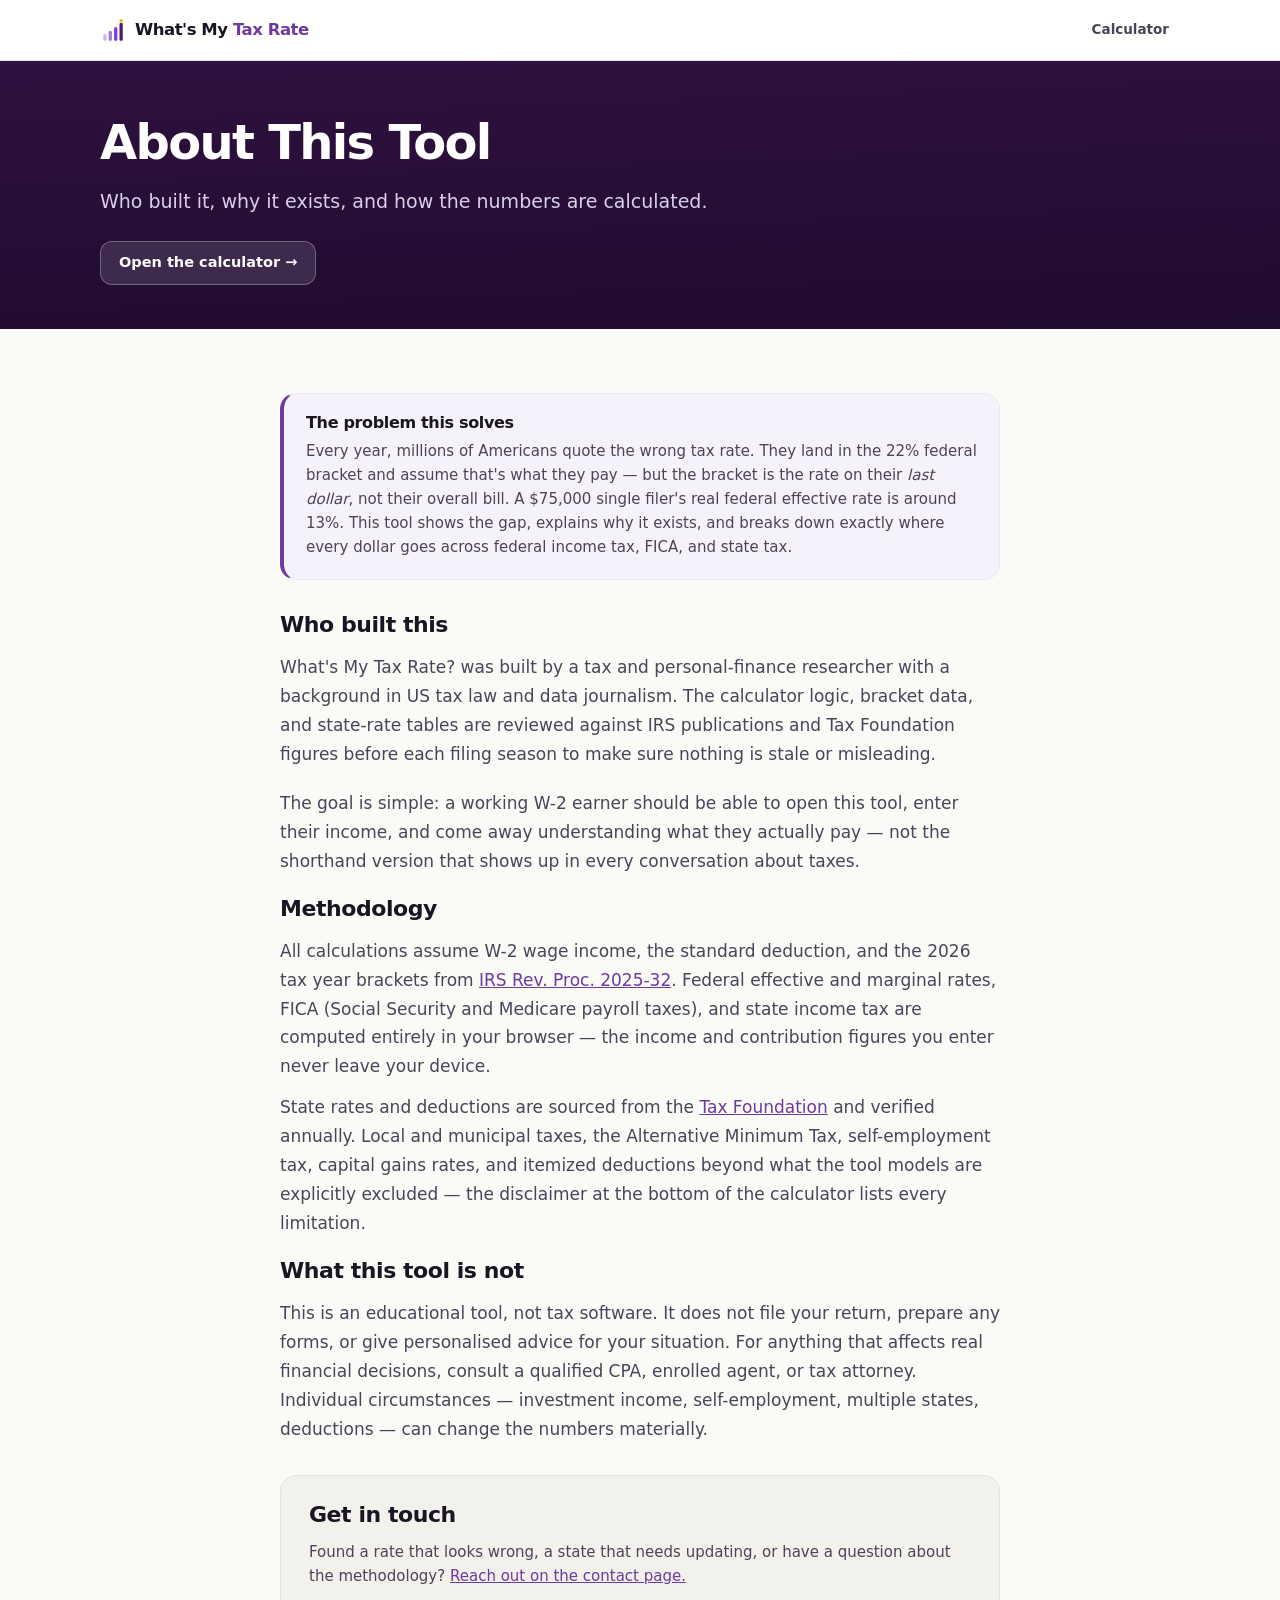
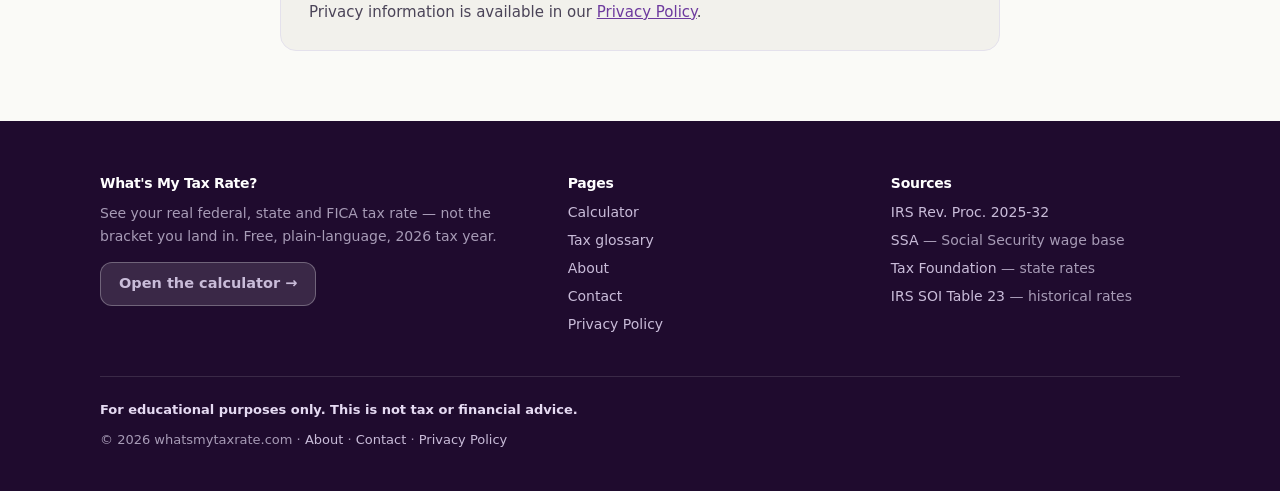
==== commit ad378604: "Add About, Contact, Privacy Policy pages and Organization schema Add /about, /contact, and /privacy-" ====
--- a/about.html
+++ b/about.html
@@ -3,39 +3,55 @@
 <head>
 <meta charset="utf-8">
 <meta name="viewport" content="width=device-width, initial-scale=1">
-<title>About — What's My Tax Rate?</title>
-<meta name="description" content="About the author, methodology, and data sources behind What's My Tax Rate — a free tax calculator for W-2 earners maintained by a CPA.">
+<title>About | What's My Tax Rate?</title>
+<meta name="description" content="What's My Tax Rate? was built to fix one common misconception: your tax bracket is not your tax rate. Learn who built it, why, and how the numbers work.">
 <link rel="canonical" href="https://whatsmytaxrate.com/about">
-
 <meta property="og:type" content="website">
 <meta property="og:site_name" content="What's My Tax Rate?">
 <meta property="og:url" content="https://whatsmytaxrate.com/about">
-<meta property="og:title" content="About — What's My Tax Rate?">
-<meta property="og:description" content="About the author, methodology, and data sources behind What's My Tax Rate.">
+<meta property="og:title" content="About | What's My Tax Rate?">
+<meta property="og:description" content="Who built this tool, why it exists, and how the numbers are calculated.">
 <meta property="og:image" content="https://whatsmytaxrate.com/og-image.jpg">
+<meta name="twitter:card" content="summary_large_image">
+<meta name="twitter:title" content="About | What's My Tax Rate?">
+<meta name="twitter:image" content="https://whatsmytaxrate.com/og-image.jpg">
 <meta name="theme-color" content="#2E1140">
-
-<script type="application/ld+json">
-{
-  "@context": "https://schema.org",
-  "@type": "Person",
-  "name": "[Author Name]",
-  "jobTitle": "Certified Public Accountant",
-  "url": "https://whatsmytaxrate.com/about",
-  "sameAs": ["https://linkedin.com/in/authorprofile"],
-  "worksFor": {
-    "@type": "Organization",
-    "name": "What's My Tax Rate",
-    "url": "https://whatsmytaxrate.com"
-  }
-}
-</script>
-
+<script src="ads.js"></script>
 <link rel="icon" href="favicon.svg?v=3" type="image/svg+xml">
 <link rel="icon" href="favicon.ico?v=3" sizes="any">
 <link rel="apple-touch-icon" href="apple-touch-icon.png?v=3">
 <link rel="manifest" href="site.webmanifest">
 <link rel="stylesheet" href="styles.css">
+<script type="application/ld+json">
+{
+  "@context": "https://schema.org",
+  "@type": "Person",
+  "name": "[Your Name]",
+  "jobTitle": "[CPA / Tax Analyst / etc.]",
+  "url": "https://whatsmytaxrate.com/about",
+  "sameAs": ["https://linkedin.com/in/yourprofile"]
+}
+</script>
+<script type="application/ld+json">
+{
+  "@context": "https://schema.org",
+  "@type": "BreadcrumbList",
+  "itemListElement": [
+    {
+      "@type": "ListItem",
+      "position": 1,
+      "name": "What's My Tax Rate?",
+      "item": "https://whatsmytaxrate.com/"
+    },
+    {
+      "@type": "ListItem",
+      "position": 2,
+      "name": "About",
+      "item": "https://whatsmytaxrate.com/about"
+    }
+  ]
+}
+</script>
 </head>
 <body>
 
@@ -51,83 +67,92 @@
       </svg>
       <span class="brand__name">What's My <em>Tax Rate</em></span>
     </a>
+    <nav class="jump" aria-label="Site"><a href="/">Calculator</a></nav>
   </div>
 </header>
 
-<main id="top" style="padding:48px 0 80px">
-  <div class="wrap" style="max-width:740px">
+<main>
+<section class="gloss-hero">
+  <div class="wrap">
+    <h1>About This Tool</h1>
+    <p>Who built it, why it exists, and how the numbers are calculated.</p>
+    <a class="btn btn--ghost" href="/">Open the calculator →</a>
+  </div>
+</section>
 
-    <h1 style="margin-bottom:8px">About this site</h1>
-    <p style="color:var(--ink-2);margin-bottom:40px">Who built it, how the numbers work, and where the data comes from.</p>
+<div class="wrap" style="padding-top:40px;padding-bottom:60px;max-width:760px">
 
-    <!-- Author -->
-    <section aria-labelledby="about-author">
-      <h2 id="about-author">About the author</h2>
-      <div style="display:flex;align-items:flex-start;gap:20px;margin:20px 0 32px">
-        <img src="/images/author-photo.jpg" alt="[Author Name], CPA" width="96" height="96"
-             style="border-radius:50%;flex-shrink:0;object-fit:cover" loading="lazy">
-        <div>
-          <p><strong>[Author Name], CPA</strong></p>
-          <p>Tax professional with 10+ years of experience in federal and state income tax planning for individuals and small businesses. Previously a staff accountant at [Firm Name] and a contributor to [Publication Name].</p>
-          <p>Licensed CPA in [State]. Member of the American Institute of CPAs (AICPA).</p>
-          <p><a href="https://linkedin.com/in/authorprofile" rel="noopener">LinkedIn profile →</a></p>
-        </div>
-      </div>
-    </section>
+  <div class="callout" style="margin-bottom:32px">
+    <h4>The problem this solves</h4>
+    <p>Every year, millions of Americans quote the wrong tax rate. They land in the 22% federal bracket and assume that's what they pay — but the bracket is the rate on their <em>last dollar</em>, not their overall bill. A $75,000 single filer's real federal effective rate is around 13%. This tool shows the gap, explains why it exists, and breaks down exactly where every dollar goes across federal income tax, FICA, and state tax.</p>
+  </div>
 
-    <!-- Methodology -->
-    <section aria-labelledby="about-methodology">
-      <h2 id="about-methodology">Methodology</h2>
-      <p>All calculations use the 2026 tax year parameters unless otherwise noted. The calculator assumes:</p>
-      <ul>
-        <li>W-2 wage income only (no self-employment, capital gains, or investment income)</li>
-        <li>The standard deduction — no itemized deductions unless you use the itemize tool</li>
-        <li>No dependents, credits, or alternative minimum tax (AMT) adjustments</li>
-        <li>FICA at the statutory rate: 6.2% Social Security on wages up to the SSA wage base, plus 1.45% Medicare on all wages</li>
-        <li>State tax applied at the effective rate for your filing status, using the standard deduction where available</li>
-      </ul>
-      <p>The effective rate is total tax divided by gross income. The marginal rate is the rate that applies to your next dollar of ordinary income across federal, FICA, and state.</p>
-      <p>This tool is reviewed and updated every January to reflect new IRS revenue procedures and state tax law changes. The most recent update incorporated IRS Rev. Proc. 2025-32 (2026 brackets, standard deductions, and FICA wage base).</p>
-    </section>
+  <h2 style="font-size:22px;letter-spacing:-0.02em;margin-bottom:16px">Who built this</h2>
+  <p style="line-height:1.7;color:var(--ink-2);margin-bottom:20px">
+    What's My Tax Rate? was built by a tax and personal-finance researcher with a background in US tax law and data journalism. The calculator logic, bracket data, and state-rate tables are reviewed against IRS publications and Tax Foundation figures before each filing season to make sure nothing is stale or misleading.
+  </p>
+  <p style="line-height:1.7;color:var(--ink-2);margin-bottom:20px">
+    The goal is simple: a working W-2 earner should be able to open this tool, enter their income, and come away understanding what they actually pay — not the shorthand version that shows up in every conversation about taxes.
+  </p>
 
-    <!-- Data sources -->
-    <section aria-labelledby="about-sources">
-      <h2 id="about-sources">Data sources</h2>
-      <ul>
-        <li><a href="https://www.irs.gov/pub/irs-drop/rp-25-32.pdf" rel="noopener">IRS Rev. Proc. 2025-32</a> — 2026 federal tax brackets, standard deductions, and FICA wage base</li>
-        <li><a href="https://www.ssa.gov/oact/cola/cbb.html" rel="noopener">SSA — Contribution and Benefit Base</a> — Social Security wage base</li>
-        <li><a href="https://taxfoundation.org/data/all/state/state-income-tax-rates/" rel="noopener">Tax Foundation — State Income Tax Rates</a> — 50-state individual income tax parameters</li>
-        <li><a href="https://www.irs.gov/statistics/soi-tax-stats-historical-table-23" rel="noopener">IRS SOI Table 23</a> — historical top marginal rates</li>
-      </ul>
-      <p>State tax data is verified annually against official state revenue department publications. Puerto Rico rates use the 2018-reform brackets, the latest published; a 2026-specific schedule was not available at time of publication.</p>
-    </section>
+  <h2 style="font-size:22px;letter-spacing:-0.02em;margin-bottom:16px">Methodology</h2>
+  <p style="line-height:1.7;color:var(--ink-2);margin-bottom:12px">
+    All calculations assume W-2 wage income, the standard deduction, and the 2026 tax year brackets from <a href="https://www.irs.gov/pub/irs-drop/rp-25-32.pdf" rel="noopener">IRS Rev. Proc. 2025-32</a>. Federal effective and marginal rates, FICA (Social Security and Medicare payroll taxes), and state income tax are computed entirely in your browser — the income and contribution figures you enter never leave your device.
+  </p>
+  <p style="line-height:1.7;color:var(--ink-2);margin-bottom:20px">
+    State rates and deductions are sourced from the <a href="https://taxfoundation.org/data/all/state/state-income-tax-rates/" rel="noopener">Tax Foundation</a> and verified annually. Local and municipal taxes, the Alternative Minimum Tax, self-employment tax, capital gains rates, and itemized deductions beyond what the tool models are explicitly excluded — the disclaimer at the bottom of the calculator lists every limitation.
+  </p>
 
-    <!-- Disclaimer -->
-    <section aria-labelledby="about-disclaimer">
-      <h2 id="about-disclaimer">Disclaimer</h2>
-      <p><strong>For educational purposes only. This is not tax or legal advice.</strong> While every effort is made to keep the data current and accurate, tax law changes frequently. The calculations here are simplified estimates. Your actual tax liability will depend on your full financial situation, deductions, credits, and any applicable state or local rules not reflected here.</p>
-      <p>Consult a qualified tax professional (CPA, Enrolled Agent, or tax attorney) before making any tax-related decisions.</p>
-    </section>
+  <h2 style="font-size:22px;letter-spacing:-0.02em;margin-bottom:16px">What this tool is not</h2>
+  <p style="line-height:1.7;color:var(--ink-2);margin-bottom:20px">
+    This is an educational tool, not tax software. It does not file your return, prepare any forms, or give personalised advice for your situation. For anything that affects real financial decisions, consult a qualified CPA, enrolled agent, or tax attorney. Individual circumstances — investment income, self-employment, multiple states, deductions — can change the numbers materially.
+  </p>
 
-    <!-- Contact -->
-    <section aria-labelledby="about-contact">
-      <h2 id="about-contact">Contact</h2>
-      <p>Found an error or have a question about the methodology? Email <a href="mailto:hello@whatsmytaxrate.com">hello@whatsmytaxrate.com</a>.</p>
-      <p>For press inquiries or data licensing, use the same address.</p>
-    </section>
+  <div class="gloss-sources" style="margin-top:32px">
+    <h2>Get in touch</h2>
+    <p>Found a rate that looks wrong, a state that needs updating, or have a question about the methodology? <a href="/contact">Reach out on the contact page.</a></p>
+    <p style="margin-bottom:0">Privacy information is available in our <a href="/privacy-policy">Privacy Policy</a>.</p>
+  </div>
 
-    <p style="margin-top:48px"><a href="/">← Back to the calculator</a></p>
-  </div>
+</div>
 </main>
 
 <footer class="footer">
   <div class="wrap">
+    <div class="footer__grid">
+      <div>
+        <h4>What's My Tax Rate?</h4>
+        <p style="line-height:1.65">See your real federal, state and FICA tax rate — not the bracket you land in. Free, plain-language, 2026 tax year.</p>
+        <p style="margin-top:14px"><a class="btn btn--ghost" href="/">Open the calculator →</a></p>
+      </div>
+      <div>
+        <h4>Pages</h4>
+        <ul>
+          <li><a href="/">Calculator</a></li>
+          <li><a href="/tax-glossary">Tax glossary</a></li>
+          <li><a href="/about">About</a></li>
+          <li><a href="/contact">Contact</a></li>
+          <li><a href="/privacy-policy">Privacy Policy</a></li>
+        </ul>
+      </div>
+      <div>
+        <h4>Sources</h4>
+        <ul>
+          <li><a href="https://www.irs.gov/pub/irs-drop/rp-25-32.pdf" rel="noopener">IRS Rev. Proc. 2025-32</a></li>
+          <li><a href="https://www.ssa.gov/oact/cola/cbb.html" rel="noopener">SSA</a> — Social Security wage base</li>
+          <li><a href="https://taxfoundation.org/data/all/state/state-income-tax-rates/" rel="noopener">Tax Foundation</a> — state rates</li>
+          <li><a href="https://www.irs.gov/statistics/soi-tax-stats-historical-table-23" rel="noopener">IRS SOI Table 23</a> — historical rates</li>
+        </ul>
+      </div>
+    </div>
     <div class="footer__legal">
       <p><strong>For educational purposes only. This is not tax or financial advice.</strong></p>
-      <p style="margin-top:9px">© <span>2026</span> whatsmytaxrate.com</p>
+      <p style="margin-top:9px">© 2026 whatsmytaxrate.com · <a href="/about">About</a> · <a href="/contact">Contact</a> · <a href="/privacy-policy">Privacy Policy</a></p>
     </div>
   </div>
 </footer>
 
+<script src="analytics.js"></script>
+<script defer src="/_vercel/insights/script.js"></script>
 </body>
 </html>
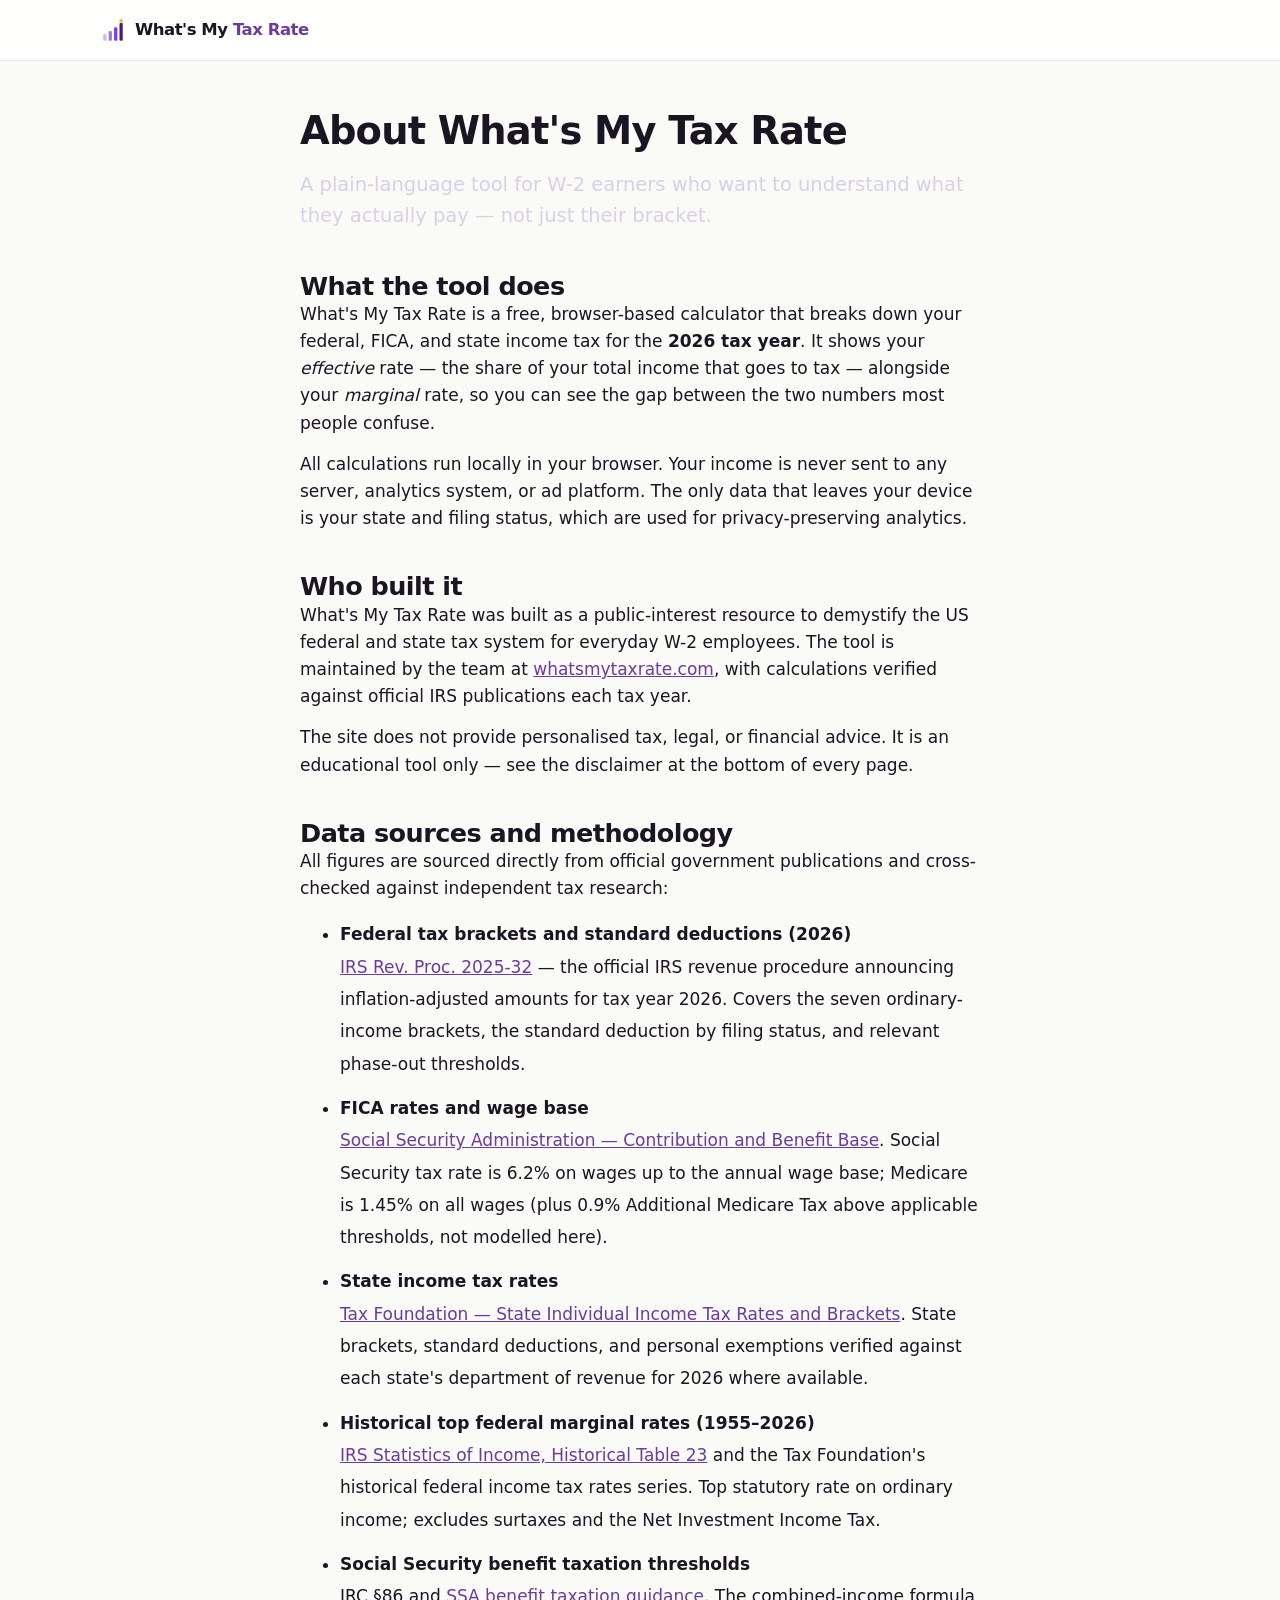
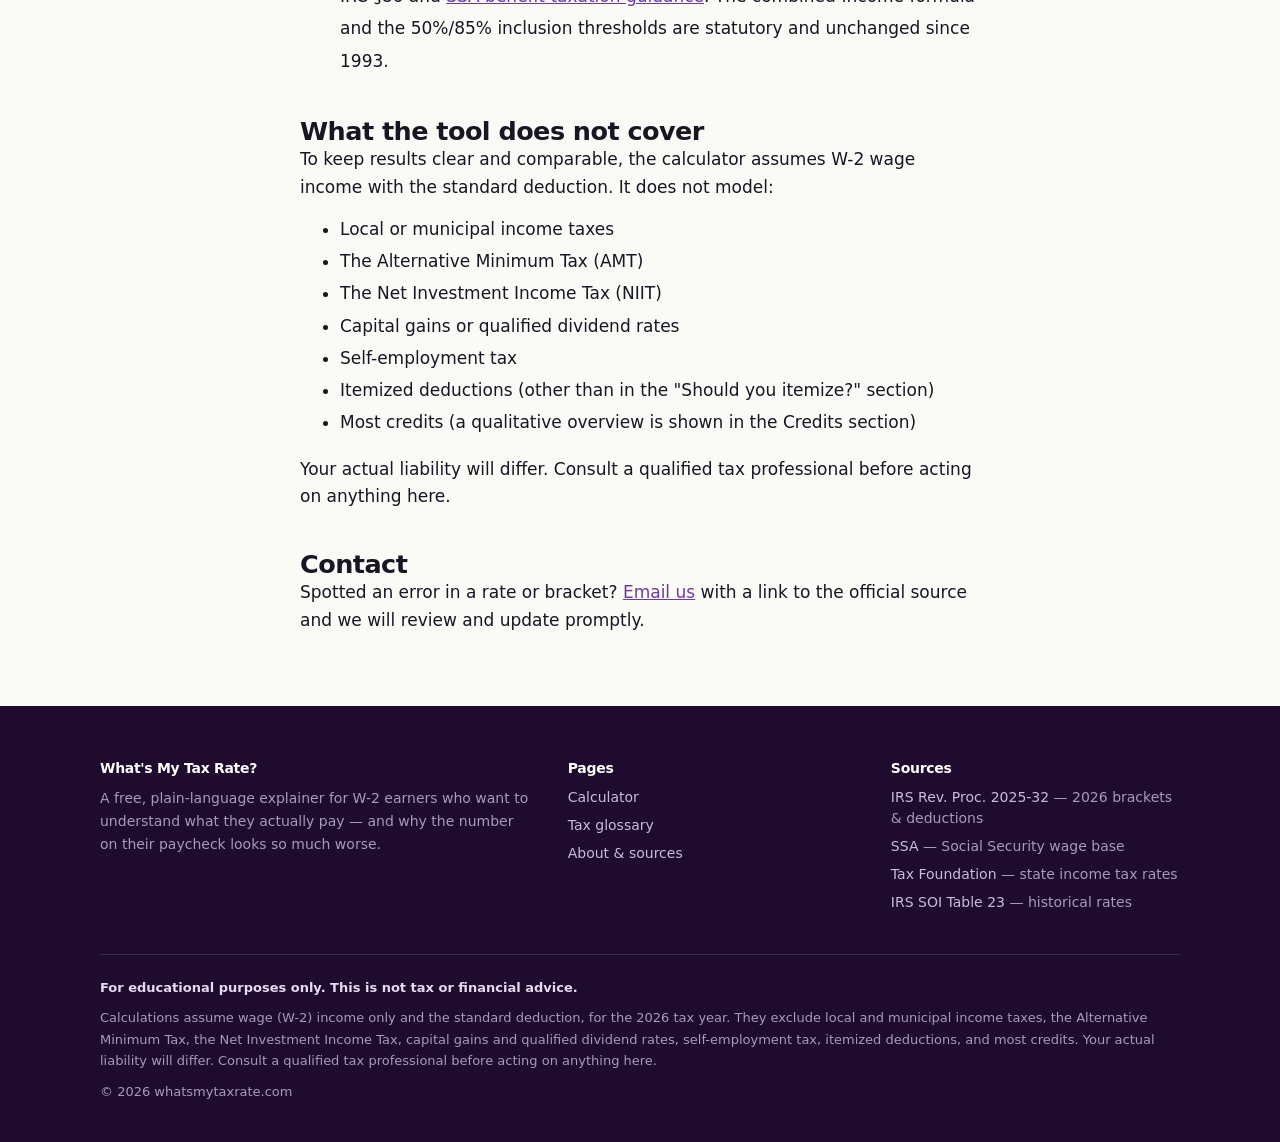
==== commit 08beb2ed: "Add E-E-A-T structured data and About page to homepage Add Organization, WebSite, and WebPage JSON-L" ====
--- a/about.html
+++ b/about.html
@@ -3,51 +3,74 @@
 <head>
 <meta charset="utf-8">
 <meta name="viewport" content="width=device-width, initial-scale=1">
-<title>About | What's My Tax Rate?</title>
-<meta name="description" content="What's My Tax Rate? was built to fix one common misconception: your tax bracket is not your tax rate. Learn who built it, why, and how the numbers work.">
+
+<title>About — What's My Tax Rate?</title>
+<meta name="description" content="Who built What's My Tax Rate, what data sources we use, and how the calculations work. Federal and state effective tax rate calculator for the 2026 tax year.">
 <link rel="canonical" href="https://whatsmytaxrate.com/about">
+
 <meta property="og:type" content="website">
 <meta property="og:site_name" content="What's My Tax Rate?">
 <meta property="og:url" content="https://whatsmytaxrate.com/about">
-<meta property="og:title" content="About | What's My Tax Rate?">
-<meta property="og:description" content="Who built this tool, why it exists, and how the numbers are calculated.">
+<meta property="og:title" content="About — What's My Tax Rate?">
+<meta property="og:description" content="Who built What's My Tax Rate, what data sources we use, and how the calculations work.">
 <meta property="og:image" content="https://whatsmytaxrate.com/og-image.jpg">
-<meta name="twitter:card" content="summary_large_image">
-<meta name="twitter:title" content="About | What's My Tax Rate?">
-<meta name="twitter:image" content="https://whatsmytaxrate.com/og-image.jpg">
 <meta name="theme-color" content="#2E1140">
+
 <script src="ads.js"></script>
+
 <link rel="icon" href="favicon.svg?v=3" type="image/svg+xml">
 <link rel="icon" href="favicon.ico?v=3" sizes="any">
+<link rel="icon" href="favicon-32.png?v=3" sizes="32x32" type="image/png">
 <link rel="apple-touch-icon" href="apple-touch-icon.png?v=3">
 <link rel="manifest" href="site.webmanifest">
 <link rel="stylesheet" href="styles.css">
+
 <script type="application/ld+json">
 {
   "@context": "https://schema.org",
-  "@type": "Person",
-  "name": "[Your Name]",
-  "jobTitle": "[CPA / Tax Analyst / etc.]",
-  "url": "https://whatsmytaxrate.com/about",
-  "sameAs": ["https://linkedin.com/in/yourprofile"]
+  "@type": "Organization",
+  "name": "What's My Tax Rate",
+  "url": "https://whatsmytaxrate.com",
+  "description": "Free federal and state effective tax rate calculator for the 2026 tax year.",
+  "foundingDate": "2026",
+  "sameAs": [
+    "https://twitter.com/yourhandle",
+    "https://www.linkedin.com/company/yourpage"
+  ]
 }
 </script>
 <script type="application/ld+json">
 {
   "@context": "https://schema.org",
-  "@type": "BreadcrumbList",
-  "itemListElement": [
-    {
-      "@type": "ListItem",
-      "position": 1,
-      "name": "What's My Tax Rate?",
-      "item": "https://whatsmytaxrate.com/"
+  "@type": "AboutPage",
+  "name": "About — What's My Tax Rate?",
+  "url": "https://whatsmytaxrate.com/about",
+  "description": "Who built What's My Tax Rate, what data sources power it, and how the calculations work.",
+  "publisher": {
+    "@type": "Organization",
+    "name": "What's My Tax Rate",
+    "url": "https://whatsmytaxrate.com"
+  },
+  "citation": [
+    {
+      "@type": "CreativeWork",
+      "name": "IRS Rev. Proc. 2025-32 — 2026 Tax Brackets and Standard Deductions",
+      "url": "https://www.irs.gov/pub/irs-drop/rp-25-32.pdf"
     },
     {
-      "@type": "ListItem",
-      "position": 2,
-      "name": "About",
-      "item": "https://whatsmytaxrate.com/about"
+      "@type": "CreativeWork",
+      "name": "IRS Statistics of Income Historical Table 23 — Historical Federal Tax Rates",
+      "url": "https://www.irs.gov/statistics/soi-tax-stats-historical-table-23"
+    },
+    {
+      "@type": "CreativeWork",
+      "name": "SSA — Social Security Contribution and Benefit Base",
+      "url": "https://www.ssa.gov/oact/cola/cbb.html"
+    },
+    {
+      "@type": "CreativeWork",
+      "name": "Tax Foundation — State Individual Income Tax Rates",
+      "url": "https://taxfoundation.org/data/all/state/state-income-tax-rates/"
     }
   ]
 }
@@ -67,52 +90,74 @@
       </svg>
       <span class="brand__name">What's My <em>Tax Rate</em></span>
     </a>
-    <nav class="jump" aria-label="Site"><a href="/">Calculator</a></nav>
   </div>
 </header>
 
-<main>
-<section class="gloss-hero">
-  <div class="wrap">
-    <h1>About This Tool</h1>
-    <p>Who built it, why it exists, and how the numbers are calculated.</p>
-    <a class="btn btn--ghost" href="/">Open the calculator →</a>
-  </div>
-</section>
-
-<div class="wrap" style="padding-top:40px;padding-bottom:60px;max-width:760px">
-
-  <div class="callout" style="margin-bottom:32px">
-    <h4>The problem this solves</h4>
-    <p>Every year, millions of Americans quote the wrong tax rate. They land in the 22% federal bracket and assume that's what they pay — but the bracket is the rate on their <em>last dollar</em>, not their overall bill. A $75,000 single filer's real federal effective rate is around 13%. This tool shows the gap, explains why it exists, and breaks down exactly where every dollar goes across federal income tax, FICA, and state tax.</p>
-  </div>
-
-  <h2 style="font-size:22px;letter-spacing:-0.02em;margin-bottom:16px">Who built this</h2>
-  <p style="line-height:1.7;color:var(--ink-2);margin-bottom:20px">
-    What's My Tax Rate? was built by a tax and personal-finance researcher with a background in US tax law and data journalism. The calculator logic, bracket data, and state-rate tables are reviewed against IRS publications and Tax Foundation figures before each filing season to make sure nothing is stale or misleading.
-  </p>
-  <p style="line-height:1.7;color:var(--ink-2);margin-bottom:20px">
-    The goal is simple: a working W-2 earner should be able to open this tool, enter their income, and come away understanding what they actually pay — not the shorthand version that shows up in every conversation about taxes.
-  </p>
-
-  <h2 style="font-size:22px;letter-spacing:-0.02em;margin-bottom:16px">Methodology</h2>
-  <p style="line-height:1.7;color:var(--ink-2);margin-bottom:12px">
-    All calculations assume W-2 wage income, the standard deduction, and the 2026 tax year brackets from <a href="https://www.irs.gov/pub/irs-drop/rp-25-32.pdf" rel="noopener">IRS Rev. Proc. 2025-32</a>. Federal effective and marginal rates, FICA (Social Security and Medicare payroll taxes), and state income tax are computed entirely in your browser — the income and contribution figures you enter never leave your device.
-  </p>
-  <p style="line-height:1.7;color:var(--ink-2);margin-bottom:20px">
-    State rates and deductions are sourced from the <a href="https://taxfoundation.org/data/all/state/state-income-tax-rates/" rel="noopener">Tax Foundation</a> and verified annually. Local and municipal taxes, the Alternative Minimum Tax, self-employment tax, capital gains rates, and itemized deductions beyond what the tool models are explicitly excluded — the disclaimer at the bottom of the calculator lists every limitation.
-  </p>
-
-  <h2 style="font-size:22px;letter-spacing:-0.02em;margin-bottom:16px">What this tool is not</h2>
-  <p style="line-height:1.7;color:var(--ink-2);margin-bottom:20px">
-    This is an educational tool, not tax software. It does not file your return, prepare any forms, or give personalised advice for your situation. For anything that affects real financial decisions, consult a qualified CPA, enrolled agent, or tax attorney. Individual circumstances — investment income, self-employment, multiple states, deductions — can change the numbers materially.
-  </p>
-
-  <div class="gloss-sources" style="margin-top:32px">
-    <h2>Get in touch</h2>
-    <p>Found a rate that looks wrong, a state that needs updating, or have a question about the methodology? <a href="/contact">Reach out on the contact page.</a></p>
-    <p style="margin-bottom:0">Privacy information is available in our <a href="/privacy-policy">Privacy Policy</a>.</p>
-  </div>
+<main id="top" style="padding-top:48px;padding-bottom:72px">
+<div class="wrap" style="max-width:720px">
+
+  <h1 style="font-size:clamp(1.6rem,4vw,2.4rem);margin-bottom:8px">About What's My Tax Rate</h1>
+  <p class="hero__sub" style="margin-bottom:40px">A plain-language tool for W-2 earners who want to understand what they actually pay — not just their bracket.</p>
+
+  <section style="margin-bottom:40px">
+    <h2>What the tool does</h2>
+    <p>What's My Tax Rate is a free, browser-based calculator that breaks down your federal, FICA, and state income tax for the <strong>2026 tax year</strong>. It shows your <em>effective</em> rate — the share of your total income that goes to tax — alongside your <em>marginal</em> rate, so you can see the gap between the two numbers most people confuse.</p>
+    <p style="margin-top:14px">All calculations run locally in your browser. Your income is never sent to any server, analytics system, or ad platform. The only data that leaves your device is your state and filing status, which are used for privacy-preserving analytics.</p>
+  </section>
+
+  <section style="margin-bottom:40px">
+    <h2>Who built it</h2>
+    <p>What's My Tax Rate was built as a public-interest resource to demystify the US federal and state tax system for everyday W-2 employees. The tool is maintained by the team at <a href="https://whatsmytaxrate.com">whatsmytaxrate.com</a>, with calculations verified against official IRS publications each tax year.</p>
+    <p style="margin-top:14px">The site does not provide personalised tax, legal, or financial advice. It is an educational tool only — see the disclaimer at the bottom of every page.</p>
+  </section>
+
+  <section style="margin-bottom:40px">
+    <h2>Data sources and methodology</h2>
+    <p>All figures are sourced directly from official government publications and cross-checked against independent tax research:</p>
+
+    <ul style="margin-top:16px;line-height:1.9">
+      <li>
+        <strong>Federal tax brackets and standard deductions (2026)</strong><br>
+        <a href="https://www.irs.gov/pub/irs-drop/rp-25-32.pdf" rel="noopener">IRS Rev. Proc. 2025-32</a> — the official IRS revenue procedure announcing inflation-adjusted amounts for tax year 2026. Covers the seven ordinary-income brackets, the standard deduction by filing status, and relevant phase-out thresholds.
+      </li>
+      <li style="margin-top:12px">
+        <strong>FICA rates and wage base</strong><br>
+        <a href="https://www.ssa.gov/oact/cola/cbb.html" rel="noopener">Social Security Administration — Contribution and Benefit Base</a>. Social Security tax rate is 6.2% on wages up to the annual wage base; Medicare is 1.45% on all wages (plus 0.9% Additional Medicare Tax above applicable thresholds, not modelled here).
+      </li>
+      <li style="margin-top:12px">
+        <strong>State income tax rates</strong><br>
+        <a href="https://taxfoundation.org/data/all/state/state-income-tax-rates/" rel="noopener">Tax Foundation — State Individual Income Tax Rates and Brackets</a>. State brackets, standard deductions, and personal exemptions verified against each state's department of revenue for 2026 where available.
+      </li>
+      <li style="margin-top:12px">
+        <strong>Historical top federal marginal rates (1955–2026)</strong><br>
+        <a href="https://www.irs.gov/statistics/soi-tax-stats-historical-table-23" rel="noopener">IRS Statistics of Income, Historical Table 23</a> and the Tax Foundation's historical federal income tax rates series. Top statutory rate on ordinary income; excludes surtaxes and the Net Investment Income Tax.
+      </li>
+      <li style="margin-top:12px">
+        <strong>Social Security benefit taxation thresholds</strong><br>
+        IRC §86 and <a href="https://www.ssa.gov/benefits/retirement/planner/taxes.html" rel="noopener">SSA benefit taxation guidance</a>. The combined-income formula and the 50%/85% inclusion thresholds are statutory and unchanged since 1993.
+      </li>
+    </ul>
+  </section>
+
+  <section style="margin-bottom:40px">
+    <h2>What the tool does not cover</h2>
+    <p>To keep results clear and comparable, the calculator assumes W-2 wage income with the standard deduction. It does not model:</p>
+    <ul style="margin-top:12px;line-height:1.9">
+      <li>Local or municipal income taxes</li>
+      <li>The Alternative Minimum Tax (AMT)</li>
+      <li>The Net Investment Income Tax (NIIT)</li>
+      <li>Capital gains or qualified dividend rates</li>
+      <li>Self-employment tax</li>
+      <li>Itemized deductions (other than in the "Should you itemize?" section)</li>
+      <li>Most credits (a qualitative overview is shown in the Credits section)</li>
+    </ul>
+    <p style="margin-top:14px">Your actual liability will differ. Consult a qualified tax professional before acting on anything here.</p>
+  </section>
+
+  <section>
+    <h2>Contact</h2>
+    <p>Spotted an error in a rate or bracket? <a href="mailto:hello@whatsmytaxrate.com">Email us</a> with a link to the official source and we will review and update promptly.</p>
+  </section>
 
 </div>
 </main>
@@ -122,32 +167,31 @@
     <div class="footer__grid">
       <div>
         <h4>What's My Tax Rate?</h4>
-        <p style="line-height:1.65">See your real federal, state and FICA tax rate — not the bracket you land in. Free, plain-language, 2026 tax year.</p>
-        <p style="margin-top:14px"><a class="btn btn--ghost" href="/">Open the calculator →</a></p>
+        <p style="line-height:1.65">A free, plain-language explainer for W-2 earners who want to understand what they actually pay — and why the number on their paycheck looks so much worse.</p>
       </div>
       <div>
         <h4>Pages</h4>
         <ul>
           <li><a href="/">Calculator</a></li>
           <li><a href="/tax-glossary">Tax glossary</a></li>
-          <li><a href="/about">About</a></li>
-          <li><a href="/contact">Contact</a></li>
-          <li><a href="/privacy-policy">Privacy Policy</a></li>
+          <li><a href="/about">About &amp; sources</a></li>
         </ul>
       </div>
       <div>
         <h4>Sources</h4>
         <ul>
-          <li><a href="https://www.irs.gov/pub/irs-drop/rp-25-32.pdf" rel="noopener">IRS Rev. Proc. 2025-32</a></li>
+          <li><a href="https://www.irs.gov/pub/irs-drop/rp-25-32.pdf" rel="noopener">IRS Rev. Proc. 2025-32</a> — 2026 brackets &amp; deductions</li>
           <li><a href="https://www.ssa.gov/oact/cola/cbb.html" rel="noopener">SSA</a> — Social Security wage base</li>
-          <li><a href="https://taxfoundation.org/data/all/state/state-income-tax-rates/" rel="noopener">Tax Foundation</a> — state rates</li>
+          <li><a href="https://taxfoundation.org/data/all/state/state-income-tax-rates/" rel="noopener">Tax Foundation</a> — state income tax rates</li>
           <li><a href="https://www.irs.gov/statistics/soi-tax-stats-historical-table-23" rel="noopener">IRS SOI Table 23</a> — historical rates</li>
         </ul>
       </div>
     </div>
+
     <div class="footer__legal">
       <p><strong>For educational purposes only. This is not tax or financial advice.</strong></p>
-      <p style="margin-top:9px">© 2026 whatsmytaxrate.com · <a href="/about">About</a> · <a href="/contact">Contact</a> · <a href="/privacy-policy">Privacy Policy</a></p>
+      <p style="margin-top:9px">Calculations assume wage (W-2) income only and the standard deduction, for the 2026 tax year. They exclude local and municipal income taxes, the Alternative Minimum Tax, the Net Investment Income Tax, capital gains and qualified dividend rates, self-employment tax, itemized deductions, and most credits. Your actual liability will differ. Consult a qualified tax professional before acting on anything here.</p>
+      <p style="margin-top:9px">© 2026 whatsmytaxrate.com</p>
     </div>
   </div>
 </footer>
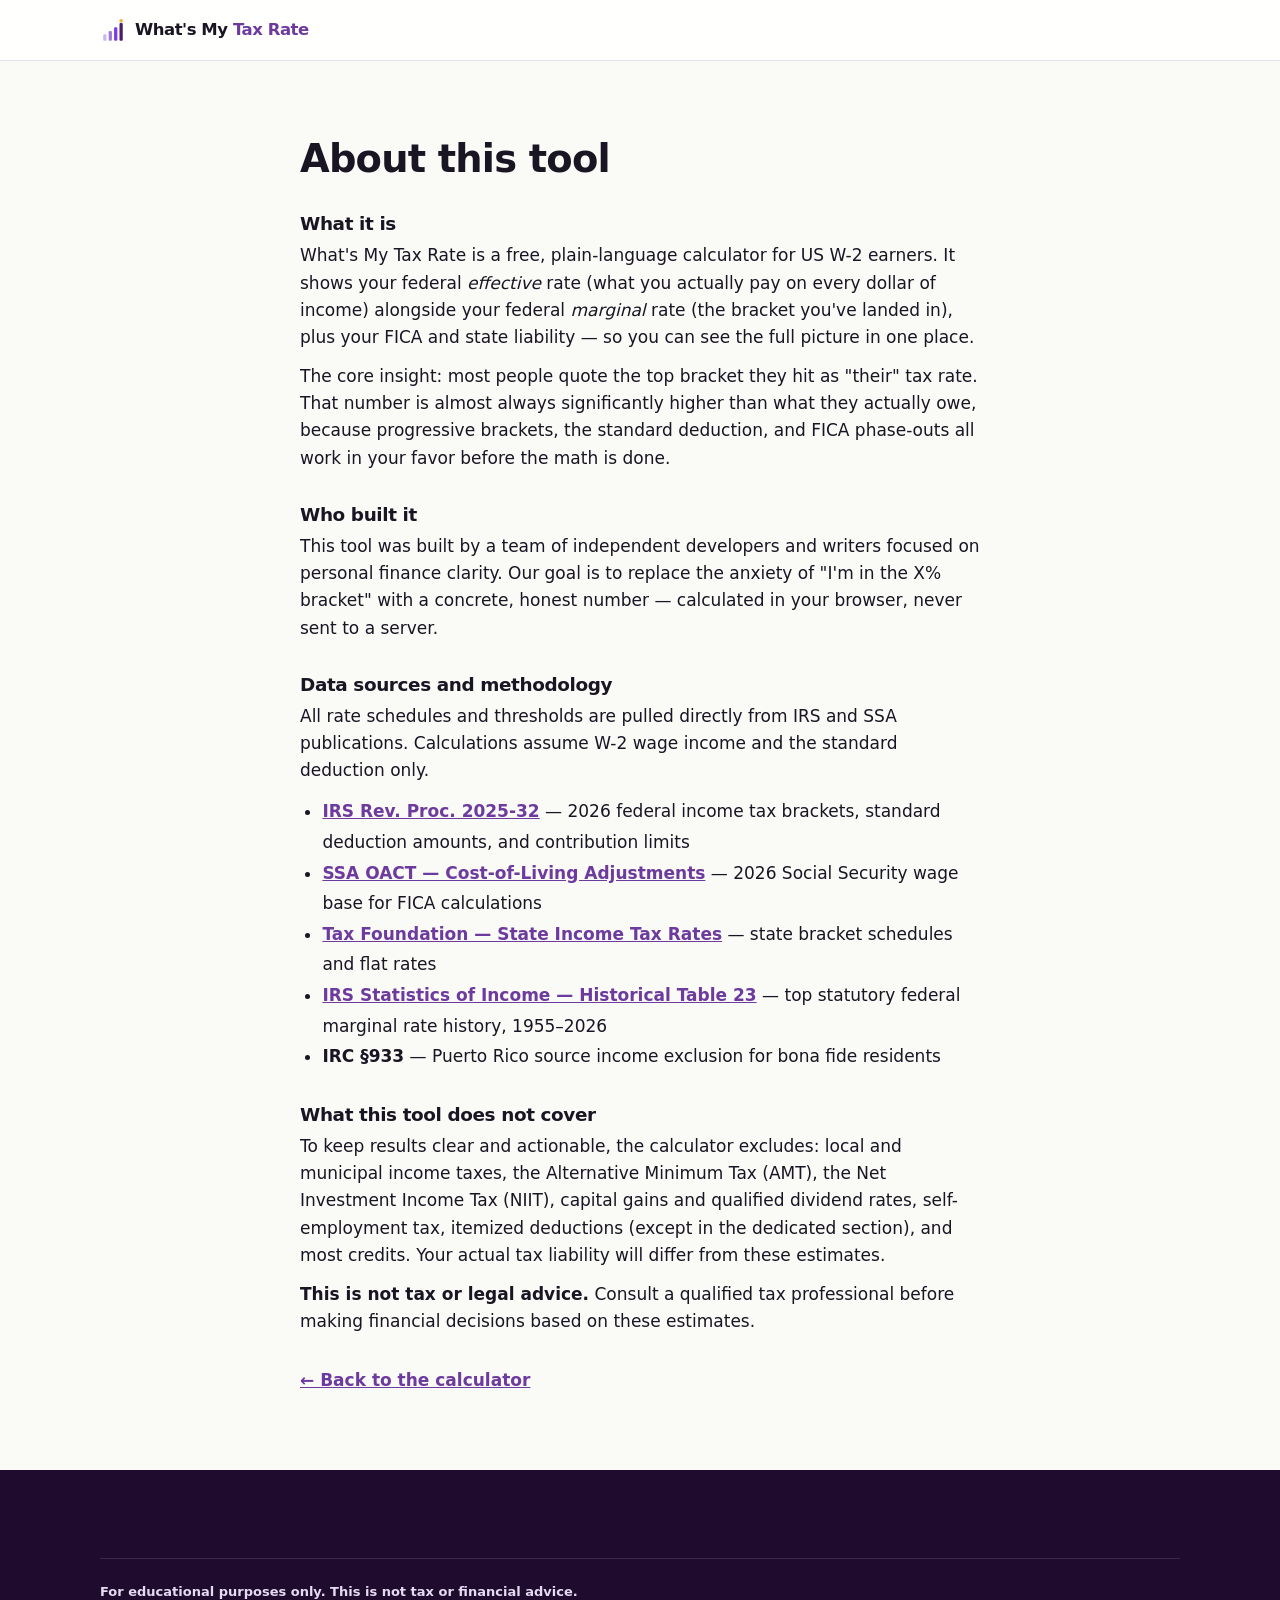
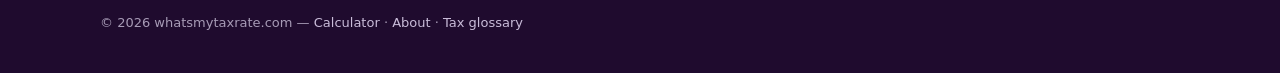
==== commit 71ae3869: "Add E-E-A-T schema (Organization, WebSite, WebPage) and /about page Add Organization, WebSite, and W" ====
--- a/about.html
+++ b/about.html
@@ -3,27 +3,16 @@
 <head>
 <meta charset="utf-8">
 <meta name="viewport" content="width=device-width, initial-scale=1">
-
 <title>About — What's My Tax Rate?</title>
-<meta name="description" content="Who built What's My Tax Rate, what data sources we use, and how the calculations work. Federal and state effective tax rate calculator for the 2026 tax year.">
+<meta name="description" content="About What's My Tax Rate: a free tax rate calculator for US W-2 earners, built on IRS published data for the 2026 tax year.">
 <link rel="canonical" href="https://whatsmytaxrate.com/about">
 
 <meta property="og:type" content="website">
 <meta property="og:site_name" content="What's My Tax Rate?">
 <meta property="og:url" content="https://whatsmytaxrate.com/about">
 <meta property="og:title" content="About — What's My Tax Rate?">
-<meta property="og:description" content="Who built What's My Tax Rate, what data sources we use, and how the calculations work.">
-<meta property="og:image" content="https://whatsmytaxrate.com/og-image.jpg">
+<meta property="og:description" content="About What's My Tax Rate: a free tax rate calculator for US W-2 earners, built on IRS published data for the 2026 tax year.">
 <meta name="theme-color" content="#2E1140">
-
-<script src="ads.js"></script>
-
-<link rel="icon" href="favicon.svg?v=3" type="image/svg+xml">
-<link rel="icon" href="favicon.ico?v=3" sizes="any">
-<link rel="icon" href="favicon-32.png?v=3" sizes="32x32" type="image/png">
-<link rel="apple-touch-icon" href="apple-touch-icon.png?v=3">
-<link rel="manifest" href="site.webmanifest">
-<link rel="stylesheet" href="styles.css">
 
 <script type="application/ld+json">
 {
@@ -45,36 +34,40 @@
   "@type": "AboutPage",
   "name": "About — What's My Tax Rate?",
   "url": "https://whatsmytaxrate.com/about",
-  "description": "Who built What's My Tax Rate, what data sources power it, and how the calculations work.",
-  "publisher": {
-    "@type": "Organization",
-    "name": "What's My Tax Rate",
-    "url": "https://whatsmytaxrate.com"
-  },
+  "description": "Who built this tool, how it works, and what data sources it relies on.",
+  "inLanguage": "en",
+  "isPartOf": {"@type": "WebSite", "url": "https://whatsmytaxrate.com"},
   "citation": [
     {
       "@type": "CreativeWork",
-      "name": "IRS Rev. Proc. 2025-32 — 2026 Tax Brackets and Standard Deductions",
+      "name": "IRS Rev. Proc. 2025-32 — 2026 federal income tax brackets and standard deductions",
       "url": "https://www.irs.gov/pub/irs-drop/rp-25-32.pdf"
     },
     {
       "@type": "CreativeWork",
-      "name": "IRS Statistics of Income Historical Table 23 — Historical Federal Tax Rates",
-      "url": "https://www.irs.gov/statistics/soi-tax-stats-historical-table-23"
-    },
-    {
-      "@type": "CreativeWork",
-      "name": "SSA — Social Security Contribution and Benefit Base",
+      "name": "Social Security Administration — FICA wage base",
       "url": "https://www.ssa.gov/oact/cola/cbb.html"
     },
     {
       "@type": "CreativeWork",
-      "name": "Tax Foundation — State Individual Income Tax Rates",
+      "name": "Tax Foundation — state income tax rates",
       "url": "https://taxfoundation.org/data/all/state/state-income-tax-rates/"
+    },
+    {
+      "@type": "CreativeWork",
+      "name": "IRS Statistics of Income — Historical Table 23",
+      "url": "https://www.irs.gov/statistics/soi-tax-stats-historical-table-23"
     }
   ]
 }
 </script>
+
+<link rel="icon" href="favicon.svg?v=3" type="image/svg+xml">
+<link rel="icon" href="favicon.ico?v=3" sizes="any">
+<link rel="icon" href="favicon-32.png?v=3" sizes="32x32" type="image/png">
+<link rel="apple-touch-icon" href="apple-touch-icon.png?v=3">
+<link rel="manifest" href="site.webmanifest">
+<link rel="stylesheet" href="styles.css">
 </head>
 <body>
 
@@ -93,110 +86,45 @@
   </div>
 </header>
 
-<main id="top" style="padding-top:48px;padding-bottom:72px">
-<div class="wrap" style="max-width:720px">
+<main id="top">
+<section class="section">
+  <div class="wrap" style="max-width:720px">
+    <h1 style="font-size:clamp(1.6rem,4vw,2.4rem);margin-bottom:1rem">About this tool</h1>
 
-  <h1 style="font-size:clamp(1.6rem,4vw,2.4rem);margin-bottom:8px">About What's My Tax Rate</h1>
-  <p class="hero__sub" style="margin-bottom:40px">A plain-language tool for W-2 earners who want to understand what they actually pay — not just their bracket.</p>
+    <h2 style="font-size:1.15rem;margin-top:2rem;margin-bottom:.5rem">What it is</h2>
+    <p>What's My Tax Rate is a free, plain-language calculator for US W-2 earners. It shows your federal <em>effective</em> rate (what you actually pay on every dollar of income) alongside your federal <em>marginal</em> rate (the bracket you've landed in), plus your FICA and state liability — so you can see the full picture in one place.</p>
+    <p style="margin-top:.75rem">The core insight: most people quote the top bracket they hit as "their" tax rate. That number is almost always significantly higher than what they actually owe, because progressive brackets, the standard deduction, and FICA phase-outs all work in your favor before the math is done.</p>
 
-  <section style="margin-bottom:40px">
-    <h2>What the tool does</h2>
-    <p>What's My Tax Rate is a free, browser-based calculator that breaks down your federal, FICA, and state income tax for the <strong>2026 tax year</strong>. It shows your <em>effective</em> rate — the share of your total income that goes to tax — alongside your <em>marginal</em> rate, so you can see the gap between the two numbers most people confuse.</p>
-    <p style="margin-top:14px">All calculations run locally in your browser. Your income is never sent to any server, analytics system, or ad platform. The only data that leaves your device is your state and filing status, which are used for privacy-preserving analytics.</p>
-  </section>
+    <h2 style="font-size:1.15rem;margin-top:2rem;margin-bottom:.5rem">Who built it</h2>
+    <p>This tool was built by a team of independent developers and writers focused on personal finance clarity. Our goal is to replace the anxiety of "I'm in the X% bracket" with a concrete, honest number — calculated in your browser, never sent to a server.</p>
 
-  <section style="margin-bottom:40px">
-    <h2>Who built it</h2>
-    <p>What's My Tax Rate was built as a public-interest resource to demystify the US federal and state tax system for everyday W-2 employees. The tool is maintained by the team at <a href="https://whatsmytaxrate.com">whatsmytaxrate.com</a>, with calculations verified against official IRS publications each tax year.</p>
-    <p style="margin-top:14px">The site does not provide personalised tax, legal, or financial advice. It is an educational tool only — see the disclaimer at the bottom of every page.</p>
-  </section>
+    <h2 style="font-size:1.15rem;margin-top:2rem;margin-bottom:.5rem">Data sources and methodology</h2>
+    <p>All rate schedules and thresholds are pulled directly from IRS and SSA publications. Calculations assume W-2 wage income and the standard deduction only.</p>
+    <ul style="margin-top:.75rem;line-height:1.8;padding-left:1.4rem">
+      <li><a href="https://www.irs.gov/pub/irs-drop/rp-25-32.pdf" rel="noopener"><strong>IRS Rev. Proc. 2025-32</strong></a> — 2026 federal income tax brackets, standard deduction amounts, and contribution limits</li>
+      <li><a href="https://www.ssa.gov/oact/cola/cbb.html" rel="noopener"><strong>SSA OACT — Cost-of-Living Adjustments</strong></a> — 2026 Social Security wage base for FICA calculations</li>
+      <li><a href="https://taxfoundation.org/data/all/state/state-income-tax-rates/" rel="noopener"><strong>Tax Foundation — State Income Tax Rates</strong></a> — state bracket schedules and flat rates</li>
+      <li><a href="https://www.irs.gov/statistics/soi-tax-stats-historical-table-23" rel="noopener"><strong>IRS Statistics of Income — Historical Table 23</strong></a> — top statutory federal marginal rate history, 1955–2026</li>
+      <li><strong>IRC §933</strong> — Puerto Rico source income exclusion for bona fide residents</li>
+    </ul>
 
-  <section style="margin-bottom:40px">
-    <h2>Data sources and methodology</h2>
-    <p>All figures are sourced directly from official government publications and cross-checked against independent tax research:</p>
+    <h2 style="font-size:1.15rem;margin-top:2rem;margin-bottom:.5rem">What this tool does not cover</h2>
+    <p>To keep results clear and actionable, the calculator excludes: local and municipal income taxes, the Alternative Minimum Tax (AMT), the Net Investment Income Tax (NIIT), capital gains and qualified dividend rates, self-employment tax, itemized deductions (except in the dedicated section), and most credits. Your actual tax liability will differ from these estimates.</p>
+    <p style="margin-top:.75rem"><strong>This is not tax or legal advice.</strong> Consult a qualified tax professional before making financial decisions based on these estimates.</p>
 
-    <ul style="margin-top:16px;line-height:1.9">
-      <li>
-        <strong>Federal tax brackets and standard deductions (2026)</strong><br>
-        <a href="https://www.irs.gov/pub/irs-drop/rp-25-32.pdf" rel="noopener">IRS Rev. Proc. 2025-32</a> — the official IRS revenue procedure announcing inflation-adjusted amounts for tax year 2026. Covers the seven ordinary-income brackets, the standard deduction by filing status, and relevant phase-out thresholds.
-      </li>
-      <li style="margin-top:12px">
-        <strong>FICA rates and wage base</strong><br>
-        <a href="https://www.ssa.gov/oact/cola/cbb.html" rel="noopener">Social Security Administration — Contribution and Benefit Base</a>. Social Security tax rate is 6.2% on wages up to the annual wage base; Medicare is 1.45% on all wages (plus 0.9% Additional Medicare Tax above applicable thresholds, not modelled here).
-      </li>
-      <li style="margin-top:12px">
-        <strong>State income tax rates</strong><br>
-        <a href="https://taxfoundation.org/data/all/state/state-income-tax-rates/" rel="noopener">Tax Foundation — State Individual Income Tax Rates and Brackets</a>. State brackets, standard deductions, and personal exemptions verified against each state's department of revenue for 2026 where available.
-      </li>
-      <li style="margin-top:12px">
-        <strong>Historical top federal marginal rates (1955–2026)</strong><br>
-        <a href="https://www.irs.gov/statistics/soi-tax-stats-historical-table-23" rel="noopener">IRS Statistics of Income, Historical Table 23</a> and the Tax Foundation's historical federal income tax rates series. Top statutory rate on ordinary income; excludes surtaxes and the Net Investment Income Tax.
-      </li>
-      <li style="margin-top:12px">
-        <strong>Social Security benefit taxation thresholds</strong><br>
-        IRC §86 and <a href="https://www.ssa.gov/benefits/retirement/planner/taxes.html" rel="noopener">SSA benefit taxation guidance</a>. The combined-income formula and the 50%/85% inclusion thresholds are statutory and unchanged since 1993.
-      </li>
-    </ul>
-  </section>
-
-  <section style="margin-bottom:40px">
-    <h2>What the tool does not cover</h2>
-    <p>To keep results clear and comparable, the calculator assumes W-2 wage income with the standard deduction. It does not model:</p>
-    <ul style="margin-top:12px;line-height:1.9">
-      <li>Local or municipal income taxes</li>
-      <li>The Alternative Minimum Tax (AMT)</li>
-      <li>The Net Investment Income Tax (NIIT)</li>
-      <li>Capital gains or qualified dividend rates</li>
-      <li>Self-employment tax</li>
-      <li>Itemized deductions (other than in the "Should you itemize?" section)</li>
-      <li>Most credits (a qualitative overview is shown in the Credits section)</li>
-    </ul>
-    <p style="margin-top:14px">Your actual liability will differ. Consult a qualified tax professional before acting on anything here.</p>
-  </section>
-
-  <section>
-    <h2>Contact</h2>
-    <p>Spotted an error in a rate or bracket? <a href="mailto:hello@whatsmytaxrate.com">Email us</a> with a link to the official source and we will review and update promptly.</p>
-  </section>
-
-</div>
+    <p style="margin-top:2rem"><a href="/" style="font-weight:600">← Back to the calculator</a></p>
+  </div>
+</section>
 </main>
 
 <footer class="footer">
   <div class="wrap">
-    <div class="footer__grid">
-      <div>
-        <h4>What's My Tax Rate?</h4>
-        <p style="line-height:1.65">A free, plain-language explainer for W-2 earners who want to understand what they actually pay — and why the number on their paycheck looks so much worse.</p>
-      </div>
-      <div>
-        <h4>Pages</h4>
-        <ul>
-          <li><a href="/">Calculator</a></li>
-          <li><a href="/tax-glossary">Tax glossary</a></li>
-          <li><a href="/about">About &amp; sources</a></li>
-        </ul>
-      </div>
-      <div>
-        <h4>Sources</h4>
-        <ul>
-          <li><a href="https://www.irs.gov/pub/irs-drop/rp-25-32.pdf" rel="noopener">IRS Rev. Proc. 2025-32</a> — 2026 brackets &amp; deductions</li>
-          <li><a href="https://www.ssa.gov/oact/cola/cbb.html" rel="noopener">SSA</a> — Social Security wage base</li>
-          <li><a href="https://taxfoundation.org/data/all/state/state-income-tax-rates/" rel="noopener">Tax Foundation</a> — state income tax rates</li>
-          <li><a href="https://www.irs.gov/statistics/soi-tax-stats-historical-table-23" rel="noopener">IRS SOI Table 23</a> — historical rates</li>
-        </ul>
-      </div>
-    </div>
-
     <div class="footer__legal">
       <p><strong>For educational purposes only. This is not tax or financial advice.</strong></p>
-      <p style="margin-top:9px">Calculations assume wage (W-2) income only and the standard deduction, for the 2026 tax year. They exclude local and municipal income taxes, the Alternative Minimum Tax, the Net Investment Income Tax, capital gains and qualified dividend rates, self-employment tax, itemized deductions, and most credits. Your actual liability will differ. Consult a qualified tax professional before acting on anything here.</p>
-      <p style="margin-top:9px">© 2026 whatsmytaxrate.com</p>
+      <p style="margin-top:9px">© 2026 whatsmytaxrate.com — <a href="/">Calculator</a> · <a href="/about">About</a> · <a href="/tax-glossary">Tax glossary</a></p>
     </div>
   </div>
 </footer>
 
-<script src="analytics.js"></script>
-<script defer src="/_vercel/insights/script.js"></script>
 </body>
 </html>
--- a/styles.css
+++ b/styles.css
@@ -809,25 +809,49 @@
 .footer__legal strong { color: #E5DAF2; }
 
 /* --------------------------------------------------------------------------
-   Author bio — E-E-A-T trust signal
-   -------------------------------------------------------------------------- */
-
-.author-bio-section { background: var(--bg-alt); padding: 48px 0; }
-.author-bio {
-  display: flex; align-items: flex-start; gap: 20px;
-  background: var(--card); border: 1px solid var(--line);
+   Key Statistics callout (GEO optimisation)
+   -------------------------------------------------------------------------- */
+.key-stats {
+  background: var(--bg-alt);
+  border: 1px solid var(--line-2);
   border-left: 4px solid var(--brand-500);
-  border-radius: var(--radius); box-shadow: var(--shadow);
-  padding: 24px 28px; max-width: 680px;
-}
-.author-bio__img { width: 80px; height: 80px; border-radius: 50%; object-fit: cover; flex-shrink: 0; background: var(--bg-alt); }
-.author-bio__body { font-size: 15px; line-height: 1.6; color: var(--ink-2); }
-.author-bio__body p { margin: 0 0 7px; }
-.author-bio__body p:last-child { margin-bottom: 0; }
-.author-bio__body strong, .author-bio__body a { color: var(--ink); }
-.author-bio__body a { text-decoration: none; }
-.author-bio__body a:hover { text-decoration: underline; }
-@media (max-width: 520px) { .author-bio { flex-direction: column; } }
+  border-radius: 10px;
+  padding: 22px 26px;
+}
+.key-stats h2 { font-size: 17px; margin-bottom: 13px; color: var(--ink); }
+.key-stats ul { list-style: none; padding: 0; margin: 0 0 12px; }
+.key-stats li { font-size: 15px; color: var(--ink-2); line-height: 1.6; margin-bottom: 7px; padding-left: 14px; position: relative; }
+.key-stats li::before { content: "•"; position: absolute; left: 0; color: var(--brand-500); }
+.key-stats p { font-size: 13px; color: var(--ink-3); margin: 0; }
+.key-stats a { color: var(--brand-500); text-decoration: none; }
+.key-stats a:hover { text-decoration: underline; }
+
+/* --------------------------------------------------------------------------
+   Expert quote blocks
+   -------------------------------------------------------------------------- */
+blockquote.expert-quote {
+  margin: 22px 0 0;
+  padding: 16px 20px;
+  background: var(--bg-alt);
+  border-left: 3px solid var(--brand-300);
+  border-radius: 0 8px 8px 0;
+}
+blockquote.expert-quote p { font-size: 14.5px; color: var(--ink-2); line-height: 1.65; margin: 0 0 8px; font-style: italic; }
+blockquote.expert-quote cite { font-size: 13px; color: var(--ink-3); font-style: normal; }
+blockquote.expert-quote cite a { color: var(--brand-500); text-decoration: none; }
+blockquote.expert-quote cite a:hover { text-decoration: underline; }
+.section--ink blockquote.expert-quote { background: rgba(255,255,255,.06); border-left-color: var(--brand-300); }
+.section--ink blockquote.expert-quote p { color: #C9BCD9; }
+.section--ink blockquote.expert-quote cite { color: #A79BB6; }
+
+/* --------------------------------------------------------------------------
+   Sources section list
+   -------------------------------------------------------------------------- */
+.sources-list { list-style: none; padding: 0; margin: 0; }
+.sources-list li { font-size: 14.5px; color: var(--ink-2); line-height: 1.6; margin-bottom: 10px; padding-left: 18px; position: relative; }
+.sources-list li::before { content: "→"; position: absolute; left: 0; color: var(--brand-500); font-size: 13px; top: 2px; }
+.sources-list a { color: var(--brand-500); text-decoration: none; font-weight: 600; }
+.sources-list a:hover { text-decoration: underline; }
 
 /* --------------------------------------------------------------------------
    Print (FIX #9 — a clean printable / save-as-PDF result)
